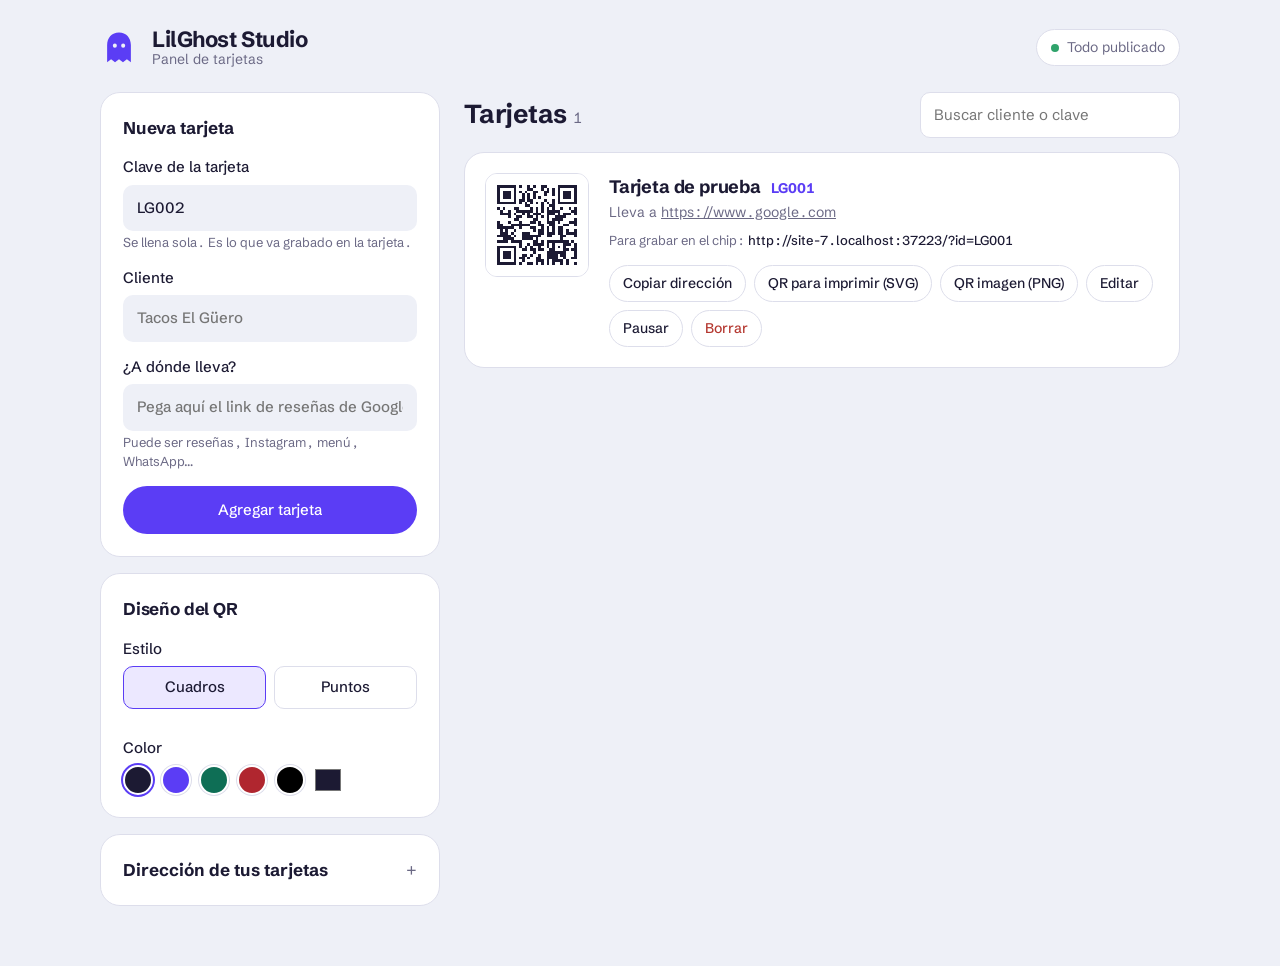
==== panel/index.html @ d257e60a "Add files via upload" ====
<!doctype html>
<html lang="es">
<head>
<meta charset="utf-8">
<meta name="viewport" content="width=device-width, initial-scale=1, viewport-fit=cover">
<meta name="robots" content="noindex">
<title>Panel de tarjetas</title>
<link rel="icon" href="data:image/svg+xml,<svg xmlns='http://www.w3.org/2000/svg' viewBox='0 0 64 64'><path fill='%235B3DF5' d='M32 6C19.8 6 12 15 12 27v29l6.7-5 6.6 5 6.7-5 6.7 5 6.6-5L52 56V27C52 15 44.2 6 32 6Z'/></svg>">
<script src="../ajustes.js"></script>
<script src="qrcode.js"></script>
<link rel="preconnect" href="https://fonts.googleapis.com">
<link rel="preconnect" href="https://fonts.gstatic.com" crossorigin>
<link href="https://fonts.googleapis.com/css2?family=Schibsted+Grotesk:wght@400;500;700&display=swap" rel="stylesheet">
<style>
  :root {
    --niebla: #EEF0F7;
    --papel: #FFFFFF;
    --tinta: #1C1A33;
    --suave: #6B6985;
    --linea: #DDDEEB;
    --brillo: #5B3DF5;
    --brillo-tenue: #ECE8FF;
    --pausa: #A86A12;
    --pausa-tenue: #FBF0DC;
    --peligro: #B4372F;
    --sobre-brillo: #FFFFFF;
    color-scheme: light dark;
  }
  @media (prefers-color-scheme: dark) {
    :root {
      --niebla: #15132A;
      --papel: #1E1B38;
      --tinta: #ECEBF7;
      --suave: #A3A1BF;
      --linea: #312D55;
      --brillo: #9B87FF;
      --brillo-tenue: #2B2459;
      --pausa: #E6B25C;
      --pausa-tenue: #3A2E18;
      --peligro: #FF8A80;
      --sobre-brillo: #15132A;
    }
  }
  * { box-sizing: border-box; margin: 0; }
  body {
    background: var(--niebla);
    color: var(--tinta);
    font: 400 15px/1.5 "Schibsted Grotesk", system-ui, -apple-system, "Segoe UI", sans-serif;
    padding: env(safe-area-inset-top, 0px) 0 env(safe-area-inset-bottom, 0px);
    font-variant-numeric: tabular-nums;
  }
  button, input { font: inherit; color: inherit; }
  :focus-visible { outline: 3px solid var(--brillo); outline-offset: 2px; }
  [hidden] { display: none !important; }

  .contenedor { max-width: 1120px; margin: 0 auto; padding: 0 20px; }

  /* ---------- Encabezado ---------- */
  header.contenedor { padding-top: 28px; padding-bottom: 24px; }
  .encabezado { display: flex; align-items: center; gap: 14px; flex-wrap: wrap; }
  .encabezado svg { width: 38px; height: 38px; color: var(--brillo); flex: none; }
  .encabezado h1 { font-size: 22px; font-weight: 700; letter-spacing: -.02em; line-height: 1.1; }
  .encabezado small { display: block; color: var(--suave); font-size: 14px; font-weight: 400; letter-spacing: 0; }
  .sello {
    margin-left: auto; display: inline-flex; align-items: center; gap: 8px;
    padding: 7px 14px; border-radius: 999px; background: var(--papel);
    border: 1px solid var(--linea); font-size: 14px; color: var(--suave);
  }
  .sello::before { content: ""; width: 8px; height: 8px; border-radius: 50%; background: #2FA36B; }
  .sello.pendiente { color: var(--tinta); border-color: var(--brillo); }
  .sello.pendiente::before { background: var(--brillo); }

  /* ---------- Aviso para publicar ---------- */
  .publicar {
    background: var(--brillo); color: var(--sobre-brillo); border-radius: 20px;
    padding: 22px 24px; margin-bottom: 24px;
    display: grid; grid-template-columns: 1fr auto; gap: 18px 28px; align-items: center;
  }
  .publicar h2 { font-size: 18px; font-weight: 700; }
  .publicar ol { padding-left: 20px; margin-top: 6px; opacity: .92; }
  .publicar .acciones { display: flex; gap: 10px; flex-wrap: wrap; justify-content: flex-end; }
  .publicar .btn-primario { background: #fff; color: #2A1A9E; }
  .publicar .btn-fantasma { color: var(--sobre-brillo); border-color: currentColor; }

  .nota {
    background: var(--papel); border: 1px dashed var(--linea); border-radius: 16px;
    padding: 16px 20px; margin-bottom: 24px; color: var(--suave);
  }
  .nota strong { color: var(--tinta); }

  /* ---------- Distribución ---------- */
  .rejilla { display: grid; grid-template-columns: 340px 1fr; gap: 24px; align-items: start; padding-bottom: 60px; }
  .lateral { display: grid; gap: 16px; position: sticky; top: 20px; }
  .caja { background: var(--papel); border: 1px solid var(--linea); border-radius: 20px; padding: 22px; }
  .caja h2 { font-size: 17px; font-weight: 700; letter-spacing: -.01em; margin-bottom: 16px; }

  label { display: block; font-weight: 500; margin-bottom: 14px; }
  label span { display: block; font-size: 13px; color: var(--suave); font-weight: 400; margin-top: 2px; }
  input[type=text], input[type=url], input[type=search] {
    display: block; width: 100%; margin-top: 6px;
    background: var(--niebla); border: 1px solid transparent; border-radius: 10px;
    padding: 11px 13px;
  }
  input:focus { outline: none; border-color: var(--brillo); background: var(--papel); }
  .error-campo { color: var(--peligro); font-size: 14px; margin: -4px 0 14px; }

  .btn {
    display: inline-flex; align-items: center; justify-content: center; gap: 6px;
    border: 1px solid var(--linea); background: transparent; border-radius: 999px;
    padding: 9px 16px; cursor: pointer; font-weight: 500; white-space: nowrap;
    text-decoration: none; color: inherit;
  }
  .btn:hover { border-color: var(--suave); }
  .btn-primario { background: var(--brillo); border-color: transparent; color: var(--sobre-brillo); }
  .btn-primario:hover { filter: brightness(1.08); border-color: transparent; }
  .btn-ancho { width: 100%; padding: 12px 16px; }
  .fila-botones { display: flex; gap: 8px; }
  .fila-botones .btn { flex: 1; }

  /* Diseño del QR */
  .opciones { display: flex; gap: 8px; margin-top: 6px; }
  .opcion { flex: 1; }
  .opcion input { position: absolute; opacity: 0; pointer-events: none; }
  .opcion div {
    border: 1px solid var(--linea); border-radius: 10px; padding: 9px; text-align: center;
    cursor: pointer; font-weight: 500;
  }
  .opcion input:checked + div { border-color: var(--brillo); background: var(--brillo-tenue); }
  .opcion input:focus-visible + div { outline: 3px solid var(--brillo); outline-offset: 2px; }
  .colores { display: flex; gap: 8px; align-items: center; margin-top: 6px; flex-wrap: wrap; }
  .muestra {
    width: 30px; height: 30px; border-radius: 50%; border: 2px solid var(--papel);
    box-shadow: 0 0 0 1px var(--linea); cursor: pointer; padding: 0;
  }
  .muestra[aria-pressed=true] { box-shadow: 0 0 0 2px var(--brillo); }
  .colores input[type=color] { width: 30px; height: 30px; border: 0; padding: 0; background: none; cursor: pointer; }
  .aviso-color { color: var(--pausa); font-size: 13px; margin-top: 8px; }

  details summary { cursor: pointer; font-weight: 700; font-size: 17px; list-style: none; }
  details summary::-webkit-details-marker { display: none; }
  details summary::after { content: "+"; float: right; color: var(--suave); font-weight: 400; }
  details[open] summary::after { content: "–"; }
  details[open] summary { margin-bottom: 14px; }
  .texto-suave { color: var(--suave); font-size: 14px; }

  /* ---------- Lista de tarjetas ---------- */
  .barra-lista { display: flex; gap: 12px; align-items: center; margin-bottom: 14px; }
  .barra-lista h2 { font-size: 26px; font-weight: 700; letter-spacing: -.02em; }
  .barra-lista .cuenta { color: var(--suave); font-size: 15px; font-weight: 400; margin-left: 6px; }
  .barra-lista input { margin: 0 0 0 auto; max-width: 260px; background: var(--papel); border-color: var(--linea); }

  .lista { list-style: none; padding: 0; background: var(--papel); border: 1px solid var(--linea); border-radius: 20px; overflow: hidden; }
  .tarjeta {
    display: grid; grid-template-columns: 104px 1fr; gap: 20px;
    padding: 20px; border-top: 1px solid var(--linea);
  }
  .tarjeta:first-child { border-top: 0; }
  .tarjeta.editando { background: var(--brillo-tenue); }
  .qr { width: 104px; height: 104px; border-radius: 12px; overflow: hidden; border: 1px solid var(--linea); background: #fff; }
  .qr svg { display: block; width: 100%; height: 100%; }
  .tarjeta.pausada .qr { opacity: .35; }
  .cabeza { display: flex; align-items: baseline; gap: 10px; flex-wrap: wrap; }
  .cabeza h3 { font-size: 18px; font-weight: 700; letter-spacing: -.01em; }
  .id { color: var(--brillo); font-weight: 700; font-size: 14px; }
  .etiqueta-pausa { background: var(--pausa-tenue); color: var(--pausa); font-size: 13px; font-weight: 500; padding: 2px 10px; border-radius: 999px; }
  .destino { color: var(--suave); font-size: 14px; overflow-wrap: anywhere; margin-top: 2px; }
  .destino a { color: inherit; }
  .direccion { font-size: 13px; color: var(--suave); margin-top: 8px; overflow-wrap: anywhere; }
  .direccion b { color: var(--tinta); font-weight: 500; }
  .acciones-tarjeta { display: flex; flex-wrap: wrap; gap: 8px; margin-top: 14px; }
  .acciones-tarjeta .btn { padding: 7px 13px; font-size: 14px; }
  .btn-borrar { color: var(--peligro); }

  .vacio { padding: 56px 24px; text-align: center; color: var(--suave); }
  .vacio svg { width: 54px; height: 54px; color: var(--linea); margin-bottom: 12px; }
  .vacio strong { display: block; color: var(--tinta); font-size: 17px; margin-bottom: 4px; }

  /* ---------- Mensaje flotante ---------- */
  .toast {
    position: fixed; left: 50%; bottom: calc(24px + env(safe-area-inset-bottom, 0px));
    transform: translate(-50%, 20px); opacity: 0;
    background: var(--tinta); color: var(--niebla); padding: 11px 20px; border-radius: 999px;
    font-weight: 500; transition: .25s ease; pointer-events: none; z-index: 10;
  }
  .toast.visible { opacity: 1; transform: translate(-50%, 0); }

  @media (max-width: 860px) {
    .rejilla { grid-template-columns: 1fr; }
    .lateral { position: static; }
    .publicar { grid-template-columns: 1fr; }
    .publicar .acciones { justify-content: flex-start; }
  }
  @media (max-width: 520px) {
    .tarjeta { grid-template-columns: 76px 1fr; gap: 14px; padding: 16px; }
    .qr { width: 76px; height: 76px; }
    .barra-lista { flex-wrap: wrap; }
    .barra-lista input { max-width: none; margin: 0; }
    .sello { margin-left: 0; }
  }
  @media (prefers-reduced-motion: reduce) { .toast { transition: none; } }
</style>
</head>
<body>

<svg width="0" height="0" style="position:absolute" aria-hidden="true">
  <symbol id="fantasma" viewBox="0 0 64 64">
    <path fill="currentColor" d="M32 6C19.8 6 12 15 12 27v29l6.7-5 6.6 5 6.7-5 6.7 5 6.6-5L52 56V27C52 15 44.2 6 32 6Z"/>
    <circle cx="25" cy="28" r="3.4" fill="var(--niebla)"/>
    <circle cx="39" cy="28" r="3.4" fill="var(--niebla)"/>
  </symbol>
</svg>

<header class="contenedor">
  <div class="encabezado">
    <svg aria-hidden="true"><use href="#fantasma"/></svg>
    <h1><span data-negocio>LilGhost Studio</span><small>Panel de tarjetas</small></h1>
    <span class="sello" id="sello" role="status">Todo publicado</span>
  </div>
</header>

<div class="contenedor">

  <!-- Aviso: hay cambios que falta subir a GitHub -->
  <section class="publicar" id="publicar" hidden>
    <div>
      <h2 id="publicar-titulo">Tienes cambios sin publicar</h2>
      <ol>
        <li>Descarga el archivo <b>tarjetas.json</b>.</li>
        <li>En GitHub: <b>Add file → Upload files</b>, arrástralo y da <b>Commit changes</b>.</li>
        <li>En 1 o 2 minutos tus tarjetas ya usan los cambios.</li>
      </ol>
    </div>
    <div class="acciones">
      <button class="btn btn-fantasma" type="button" id="btn-descartar">Descartar cambios</button>
      <button class="btn btn-primario" type="button" id="btn-descargar-json">Descargar tarjetas.json</button>
    </div>
  </section>

  <!-- Aviso: no se encontró la lista -->
  <section class="nota" id="nota-sin-lista" hidden>
    <strong>No encontré tarjetas.json en tu sitio.</strong>
    Si abriste el panel desde tu computadora y no desde GitHub, ábrelo aquí:
    <label class="btn" style="display:inline-flex;margin:8px 0 0">
      Abrir tarjetas.json
      <input type="file" accept=".json,application/json" id="abrir-archivo" hidden>
    </label>
  </section>

  <div class="rejilla">

    <!-- ===== Columna izquierda ===== -->
    <aside class="lateral">

      <form class="caja" id="formulario" novalidate>
        <h2 id="form-titulo">Nueva tarjeta</h2>
        <label>Clave de la tarjeta
          <input type="text" id="f-id" autocomplete="off" spellcheck="false" required>
          <span>Se llena sola. Es lo que va grabado en la tarjeta.</span>
        </label>
        <label>Cliente
          <input type="text" id="f-cliente" placeholder="Tacos El Güero" autocomplete="off" required>
        </label>
        <label>¿A dónde lleva?
          <input type="url" id="f-link" placeholder="Pega aquí el link de reseñas de Google" autocomplete="off" required>
          <span>Puede ser reseñas, Instagram, menú, WhatsApp…</span>
        </label>
        <p class="error-campo" id="f-error" hidden></p>
        <div class="fila-botones">
          <button class="btn" type="button" id="btn-cancelar" hidden>Cancelar</button>
          <button class="btn btn-primario btn-ancho" type="submit" id="btn-guardar">Agregar tarjeta</button>
        </div>
      </form>

      <div class="caja">
        <h2>Diseño del QR</h2>
        <div style="margin-bottom:14px">
          <div style="font-weight:500">Estilo</div>
          <div class="opciones">
            <label class="opcion"><input type="radio" name="estilo" value="cuadros"><div>Cuadros</div></label>
            <label class="opcion"><input type="radio" name="estilo" value="puntos"><div>Puntos</div></label>
          </div>
        </div>
        <div>
          <div style="font-weight:500">Color</div>
          <div class="colores" id="colores"></div>
          <p class="aviso-color" id="aviso-color" hidden>Ese color es muy claro. Algunos celulares no podrán leer el QR.</p>
        </div>
      </div>

      <details class="caja" id="caja-direccion">
        <summary>Dirección de tus tarjetas</summary>
        <label>Dirección base
          <input type="url" id="f-base" spellcheck="false">
          <span>A esto se le pega la clave de cada tarjeta. Decídela antes de imprimir: lo que se graba ya no se cambia.</span>
        </label>
        <button class="btn" type="button" id="btn-base-auto">Usar la de este sitio</button>
        <p class="texto-suave" id="link-escaneos" hidden style="margin-top:14px"></p>
      </details>

    </aside>

    <!-- ===== Columna derecha: lista ===== -->
    <main>
      <div class="barra-lista">
        <h2>Tarjetas<span class="cuenta" id="cuenta"></span></h2>
        <input type="search" id="buscar" placeholder="Buscar cliente o clave" aria-label="Buscar">
      </div>
      <ul class="lista" id="lista"></ul>
    </main>

  </div>
</div>

<div class="toast" id="toast" role="status" aria-live="polite"></div>

<script>
/* =========================================================
   PANEL DE TARJETAS — LilGhost Studio
   Guarda tus cambios en este navegador mientras trabajas.
   Para publicarlos, descargas tarjetas.json y lo subes a GitHub.
   ========================================================= */

const A = window.AJUSTES || {};
const $ = s => document.querySelector(s);
const GUARDADO = { borrador: 'lg-borrador', base: 'lg-base', qr: 'lg-qr' };
const COLORES = ['#1C1A33', '#5B3DF5', '#0E6E55', '#B0262F', '#000000'];

let tarjetas = {};        // lo que estás editando
let publicado = null;     // lo que está en GitHub (texto JSON) o null
let editando = null;      // clave de la tarjeta en edición
let diseno = leer(GUARDADO.qr, { estilo: 'cuadros', color: COLORES[0] });

/* ---------- Utilidades ---------- */
function leer(clave, porDefecto) {
  try { const v = localStorage.getItem(clave); return v ? JSON.parse(v) : porDefecto; }
  catch (e) { return porDefecto; }
}
function guardar(clave, valor) {
  try { valor === null ? localStorage.removeItem(clave) : localStorage.setItem(clave, JSON.stringify(valor)); } catch (e) {}
}
function escapar(t) {
  return String(t ?? '').replace(/[&<>"']/g, c => ({ '&': '&amp;', '<': '&lt;', '>': '&gt;', '"': '&quot;', "'": '&#39;' }[c]));
}
function toast(texto) {
  const t = $('#toast');
  t.textContent = texto;
  t.classList.add('visible');
  clearTimeout(toast.timer);
  toast.timer = setTimeout(() => t.classList.remove('visible'), 2200);
}
function descargar(blob, nombre) {
  const a = document.createElement('a');
  a.href = URL.createObjectURL(blob);
  a.download = nombre;
  document.body.appendChild(a);
  a.click();
  setTimeout(() => { URL.revokeObjectURL(a.href); a.remove(); }, 1000);
}
async function copiar(texto) {
  try { await navigator.clipboard.writeText(texto); }
  catch (e) {
    const area = document.createElement('textarea');
    area.value = texto; document.body.appendChild(area); area.select();
    document.execCommand('copy'); area.remove();
  }
}

/* ---------- Datos ---------- */
function ordenar(lista) {
  const salida = {};
  Object.keys(lista).sort((a, b) => a.localeCompare(b, 'es', { numeric: true })).forEach(k => {
    const t = lista[k];
    salida[k] = typeof t === 'string'
      ? { cliente: '', link: t, activa: true }
      : { cliente: t.cliente || '', link: t.link || '', activa: t.activa !== false };
  });
  return salida;
}
const comoTexto = lista => JSON.stringify(ordenar(lista), null, 2) + '\n';
const hayCambios = () => comoTexto(tarjetas) !== (publicado ?? comoTexto({}));

function siguienteClave() {
  let mayor = 0;
  Object.keys(tarjetas).forEach(k => {
    const m = k.match(/^LG(\d+)$/);
    if (m) mayor = Math.max(mayor, Number(m[1]));
  });
  return 'LG' + String(mayor + 1).padStart(3, '0');
}

function baseAuto() {
  if (location.protocol === 'file:') return 'https://lilghost99.github.io/tarjetas/?id=';
  const ruta = location.pathname.replace(/panel\/?(index\.html)?$/, '');
  return location.origin + ruta + '?id=';
}
const base = () => leer(GUARDADO.base, null) || baseAuto();
const direccionDe = clave => base() + clave;

/* ---------- QR ---------- */
function redondeado(x, y, w, h, r) {
  return `M${x + r} ${y}h${w - 2 * r}a${r} ${r} 0 0 1 ${r} ${r}v${h - 2 * r}a${r} ${r} 0 0 1 -${r} ${r}`
       + `h-${w - 2 * r}a${r} ${r} 0 0 1 -${r} -${r}v-${h - 2 * r}a${r} ${r} 0 0 1 ${r} -${r}z`;
}
function qrSVG(texto, { color = diseno.color, estilo = diseno.estilo, margen = 4 } = {}) {
  const q = qrcode(0, 'M');
  q.addData(texto);
  q.make();
  const n = q.getModuleCount();
  const total = n + margen * 2;
  const enEsquina = (f, c) => (f < 7 && c < 7) || (f < 7 && c >= n - 7) || (f >= n - 7 && c < 7);
  let d = '';

  for (let f = 0; f < n; f++) {
    for (let c = 0; c < n; c++) {
      if (!q.isDark(f, c)) continue;
      const x = c + margen, y = f + margen;
      if (estilo === 'puntos') {
        if (enEsquina(f, c)) continue;
        d += `M${x + .05} ${y + .5}a.45 .45 0 1 0 .9 0a.45 .45 0 1 0 -.9 0z`;
      } else {
        d += `M${x} ${y}h1v1h-1z`;
      }
    }
  }
  if (estilo === 'puntos') {
    [[0, 0], [0, n - 7], [n - 7, 0]].forEach(([f, c]) => {
      const x = c + margen, y = f + margen;
      d += redondeado(x, y, 7, 7, 2) + redondeado(x + 1, y + 1, 5, 5, 1.3) + redondeado(x + 2, y + 2, 3, 3, .9);
    });
  }
  return `<svg xmlns="http://www.w3.org/2000/svg" viewBox="0 0 ${total} ${total}"${estilo === 'cuadros' ? ' shape-rendering="crispEdges"' : ''}>`
       + `<rect width="${total}" height="${total}" fill="#ffffff"/>`
       + `<path fill="${color}" fill-rule="evenodd" d="${d}"/></svg>`;
}
function descargarSVG(clave) {
  descargar(new Blob([qrSVG(direccionDe(clave))], { type: 'image/svg+xml' }), `QR-${clave}.svg`);
}
function descargarPNG(clave) {
  const img = new Image();
  const url = URL.createObjectURL(new Blob([qrSVG(direccionDe(clave))], { type: 'image/svg+xml' }));
  img.onload = () => {
    const lienzo = document.createElement('canvas');
    lienzo.width = lienzo.height = 1200;
    const ctx = lienzo.getContext('2d');
    ctx.imageSmoothingEnabled = false;
    ctx.drawImage(img, 0, 0, 1200, 1200);
    URL.revokeObjectURL(url);
    lienzo.toBlob(b => descargar(b, `QR-${clave}.png`), 'image/png');
  };
  img.src = url;
}
function esClaro(hex) {
  const v = hex.replace('#', '').match(/../g).map(x => parseInt(x, 16) / 255)
    .map(c => c <= .03928 ? c / 12.92 : ((c + .055) / 1.055) ** 2.4);
  return (.2126 * v[0] + .7152 * v[1] + .0722 * v[2]) > .35;
}

/* ---------- Pantalla ---------- */
function pintar() {
  const claves = Object.keys(ordenar(tarjetas));
  const filtro = $('#buscar').value.trim().toLowerCase();
  const visibles = claves.filter(k => !filtro || k.toLowerCase().includes(filtro)
    || (tarjetas[k].cliente || '').toLowerCase().includes(filtro));

  $('#cuenta').textContent = claves.length ? `${claves.length}` : '';

  if (!claves.length || !visibles.length) {
    $('#lista').innerHTML = `<li class="vacio">
      <svg aria-hidden="true"><use href="#fantasma"/></svg>
      <strong>${claves.length ? 'Nada coincide con tu búsqueda' : 'Todavía no hay tarjetas'}</strong>
      ${claves.length ? 'Prueba con otro nombre o clave.' : 'Agrega la primera con el formulario.'}
    </li>`;
  } else {
    $('#lista').innerHTML = visibles.map(k => {
      const t = tarjetas[k];
      const pausada = t.activa === false;
      return `<li class="tarjeta${pausada ? ' pausada' : ''}${editando === k ? ' editando' : ''}">
        <div class="qr">${qrSVG(direccionDe(k))}</div>
        <div>
          <div class="cabeza">
            <h3>${escapar(t.cliente || 'Sin nombre')}</h3>
            <span class="id">${escapar(k)}</span>
            ${pausada ? '<span class="etiqueta-pausa">Pausada</span>' : ''}
          </div>
          <p class="destino">Lleva a <a href="${escapar(t.link)}" target="_blank" rel="noopener">${escapar(t.link)}</a></p>
          <p class="direccion">Para grabar en el chip: <b>${escapar(direccionDe(k))}</b></p>
          <div class="acciones-tarjeta">
            <button class="btn" data-accion="copiar" data-clave="${escapar(k)}">Copiar dirección</button>
            <button class="btn" data-accion="svg" data-clave="${escapar(k)}">QR para imprimir (SVG)</button>
            <button class="btn" data-accion="png" data-clave="${escapar(k)}">QR imagen (PNG)</button>
            <button class="btn" data-accion="editar" data-clave="${escapar(k)}">Editar</button>
            <button class="btn" data-accion="pausar" data-clave="${escapar(k)}">${pausada ? 'Activar' : 'Pausar'}</button>
            <button class="btn btn-borrar" data-accion="borrar" data-clave="${escapar(k)}">Borrar</button>
          </div>
        </div>
      </li>`;
    }).join('');
  }

  const cambios = hayCambios();
  $('#publicar').hidden = !cambios;
  $('#btn-descartar').hidden = publicado === null;
  $('#sello').textContent = cambios ? 'Cambios sin publicar' : 'Todo publicado';
  $('#sello').classList.toggle('pendiente', cambios);
}

function guardarBorrador() {
  guardar(GUARDADO.borrador, hayCambios() ? ordenar(tarjetas) : null);
  pintar();
}

/* ---------- Formulario ---------- */
function limpiarFormulario() {
  editando = null;
  $('#form-titulo').textContent = 'Nueva tarjeta';
  $('#btn-guardar').textContent = 'Agregar tarjeta';
  $('#btn-cancelar').hidden = true;
  $('#f-id').value = siguienteClave();
  $('#f-cliente').value = '';
  $('#f-link').value = '';
  $('#f-error').hidden = true;
}
function error(texto, campo) {
  $('#f-error').textContent = texto;
  $('#f-error').hidden = false;
  if (campo) $(campo).focus();
}

$('#formulario').addEventListener('submit', e => {
  e.preventDefault();
  const clave = $('#f-id').value.trim().toUpperCase().replace(/\s+/g, '');
  const cliente = $('#f-cliente').value.trim();
  let link = $('#f-link').value.trim();

  if (!/^[A-Z0-9_-]{1,20}$/.test(clave)) return error('La clave solo puede tener letras, números, - o _.', '#f-id');
  if (clave !== editando && tarjetas[clave]) return error(`Ya existe una tarjeta ${clave}.`, '#f-id');
  if (!cliente) return error('Escribe el nombre del cliente.', '#f-cliente');
  if (!link) return error('Pega el link a donde debe llevar la tarjeta.', '#f-link');
  if (!/^https?:\/\//i.test(link)) link = 'https://' + link;
  try { new URL(link); } catch (_) { return error('Ese link no es válido. Cópialo de nuevo desde el navegador.', '#f-link'); }

  const activa = editando ? tarjetas[editando].activa !== false : true;
  if (editando && editando !== clave) delete tarjetas[editando];
  tarjetas[clave] = { cliente, link, activa };
  toast(editando ? `${clave} actualizada` : `${clave} agregada`);
  limpiarFormulario();
  guardarBorrador();
});
$('#btn-cancelar').addEventListener('click', () => { limpiarFormulario(); pintar(); });

/* ---------- Acciones de cada tarjeta ---------- */
$('#lista').addEventListener('click', async e => {
  const b = e.target.closest('[data-accion]');
  if (!b) return;
  const k = b.dataset.clave;
  const t = tarjetas[k];

  switch (b.dataset.accion) {
    case 'copiar':
      await copiar(direccionDe(k));
      toast('Dirección copiada. Pégala en NFC Tools.');
      break;
    case 'svg': descargarSVG(k); break;
    case 'png': descargarPNG(k); break;
    case 'editar':
      editando = k;
      $('#form-titulo').textContent = `Editar ${k}`;
      $('#btn-guardar').textContent = 'Guardar cambios';
      $('#btn-cancelar').hidden = false;
      $('#f-id').value = k;
      $('#f-cliente').value = t.cliente;
      $('#f-link').value = t.link;
      $('#f-error').hidden = true;
      pintar();
      $('#formulario').scrollIntoView({ behavior: 'smooth', block: 'start' });
      $('#f-link').focus({ preventScroll: true });
      break;
    case 'pausar':
      t.activa = t.activa === false;
      toast(t.activa ? `${k} activada` : `${k} pausada`);
      guardarBorrador();
      break;
    case 'borrar':
      if (confirm(`¿Borrar la tarjeta ${k} (${t.cliente})?\nSi ya está impresa, mejor usa "Pausar".`)) {
        delete tarjetas[k];
        if (editando === k) limpiarFormulario();
        else if (!editando) $('#f-id').value = siguienteClave();
        toast(`${k} borrada`);
        guardarBorrador();
      }
      break;
  }
});

/* ---------- Publicar / descartar ---------- */
$('#btn-descargar-json').addEventListener('click', () => {
  descargar(new Blob([comoTexto(tarjetas)], { type: 'application/json' }), 'tarjetas.json');
  $('#publicar-titulo').textContent = 'Listo. Ahora súbelo a GitHub';
});
$('#btn-descartar').addEventListener('click', () => {
  if (!confirm('¿Descartar los cambios y volver a lo que está publicado?')) return;
  tarjetas = JSON.parse(publicado);
  guardar(GUARDADO.borrador, null);
  limpiarFormulario();
  pintar();
});
$('#abrir-archivo').addEventListener('change', async e => {
  const archivo = e.target.files[0];
  if (!archivo) return;
  try {
    publicado = comoTexto(JSON.parse(await archivo.text()));
    tarjetas = JSON.parse(publicado);
    guardar(GUARDADO.borrador, null);
    $('#nota-sin-lista').hidden = true;
    limpiarFormulario();
    pintar();
    toast('Lista cargada');
  } catch (_) {
    toast('Ese archivo no es una lista de tarjetas válida');
  }
});

/* ---------- Diseño del QR ---------- */
function pintarColores() {
  $('#colores').innerHTML = COLORES.map(c =>
    `<button type="button" class="muestra" style="background:${c}" aria-label="Color ${c}" aria-pressed="${c.toLowerCase() === diseno.color.toLowerCase()}" data-color="${c}"></button>`
  ).join('') + `<input type="color" value="${diseno.color}" aria-label="Otro color" id="color-libre">`;
  $('#aviso-color').hidden = !esClaro(diseno.color);
}
function cambiarDiseno(cambio) {
  diseno = { ...diseno, ...cambio };
  guardar(GUARDADO.qr, diseno);
  pintarColores();
  pintar();
}
$('#colores').addEventListener('click', e => {
  const b = e.target.closest('[data-color]');
  if (b) cambiarDiseno({ color: b.dataset.color });
});
$('#colores').addEventListener('change', e => {
  if (e.target.id === 'color-libre') cambiarDiseno({ color: e.target.value });
});
document.querySelectorAll('input[name=estilo]').forEach(r => {
  r.checked = r.value === diseno.estilo;
  r.addEventListener('change', () => cambiarDiseno({ estilo: r.value }));
});

/* ---------- Dirección base ---------- */
$('#f-base').value = base();
$('#f-base').addEventListener('change', () => {
  let v = $('#f-base').value.trim();
  if (v && !/^https?:\/\//i.test(v)) v = 'https://' + v;
  if (v && !v.endsWith('=')) v = v.replace(/\/+$/, '') + '/?id=';
  guardar(GUARDADO.base, v || null);
  $('#f-base').value = base();
  pintar();
  toast('Dirección actualizada');
});
$('#btn-base-auto').addEventListener('click', () => {
  guardar(GUARDADO.base, null);
  $('#f-base').value = base();
  pintar();
});

/* ---------- Inicio ---------- */
async function iniciar() {
  if (A.negocio) {
    document.title = `Panel de tarjetas · ${A.negocio}`;
    document.querySelectorAll('[data-negocio]').forEach(el => el.textContent = A.negocio);
  }
  if (A.goatcounter) {
    const p = $('#link-escaneos');
    p.innerHTML = `Ver cuántas veces escanean cada tarjeta: <a href="https://${escapar(A.goatcounter)}.goatcounter.com" target="_blank" rel="noopener">${escapar(A.goatcounter)}.goatcounter.com</a>`;
    p.hidden = false;
  }
  pintarColores();

  try {
    const r = await fetch(`../tarjetas.json?v=${Date.now()}`, { cache: 'no-store' });
    if (!r.ok) throw new Error();
    publicado = comoTexto(await r.json());
  } catch (_) {
    publicado = null;
    $('#nota-sin-lista').hidden = false;
  }

  const borrador = leer(GUARDADO.borrador, null);
  if (borrador && comoTexto(borrador) !== publicado) tarjetas = borrador;
  else {
    tarjetas = publicado ? JSON.parse(publicado) : {};
    guardar(GUARDADO.borrador, null);
  }
  limpiarFormulario();
  pintar();
}
iniciar();
</script>
</body>
</html>
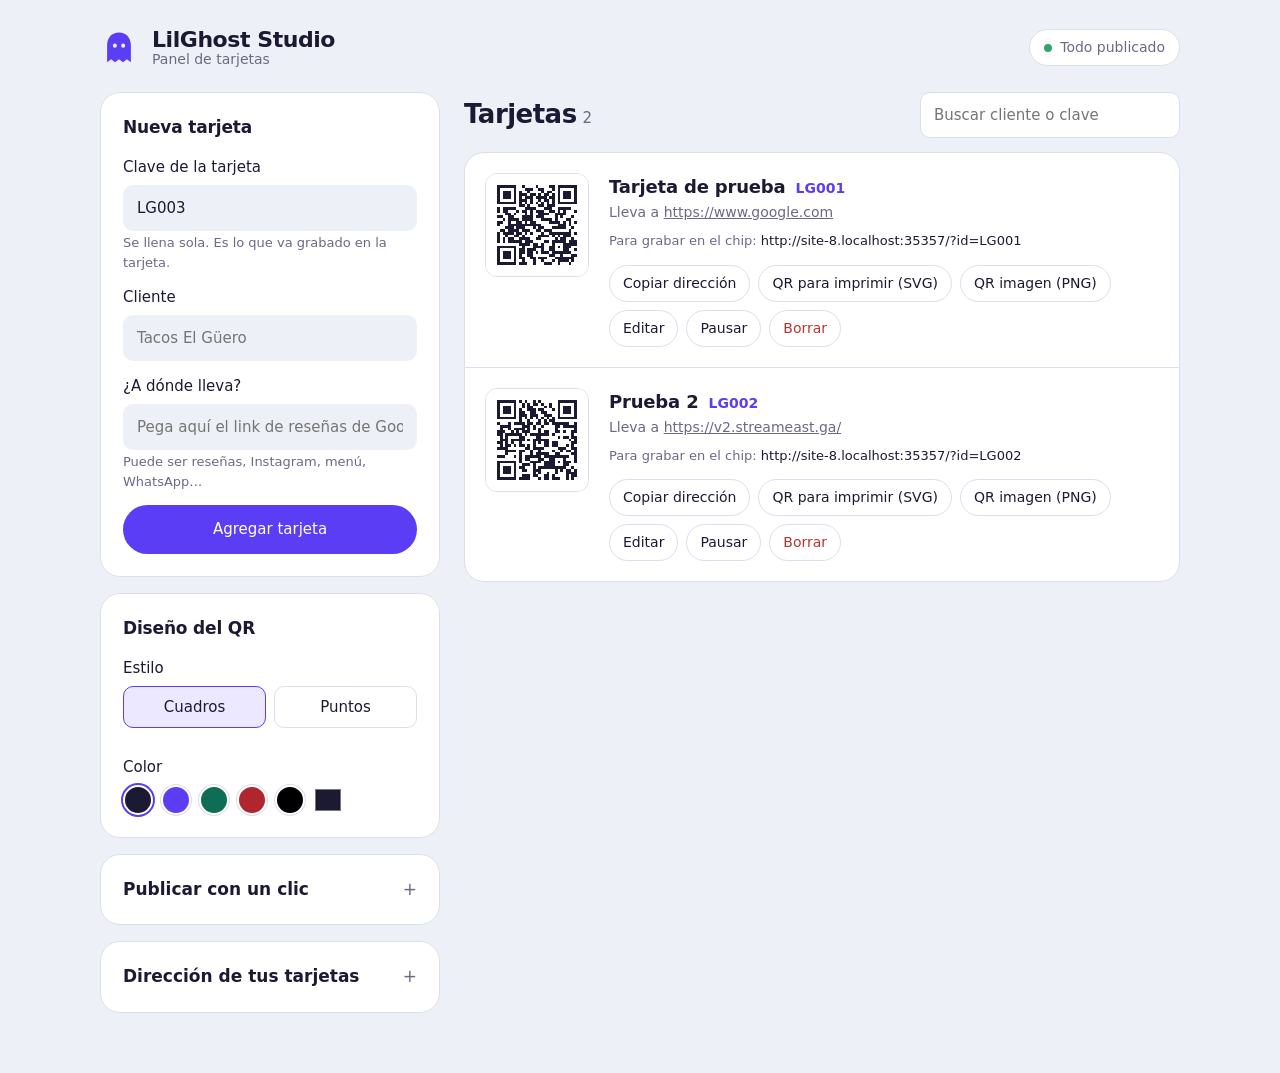
==== commit f798908e: "Add files via upload" ====
--- a/panel/index.html
+++ b/panel/index.html
@@ -4,6 +4,8 @@
 <meta charset="utf-8">
 <meta name="viewport" content="width=device-width, initial-scale=1, viewport-fit=cover">
 <meta name="robots" content="noindex">
+<meta http-equiv="Content-Security-Policy" content="default-src 'self'; script-src 'self' 'unsafe-inline'; style-src 'self' 'unsafe-inline' https://fonts.googleapis.com; font-src https://fonts.gstatic.com; connect-src 'self' https://api.github.com; img-src 'self' data: blob:; base-uri 'none'; form-action 'none'; object-src 'none'">
+<meta name="referrer" content="no-referrer">
 <title>Panel de tarjetas</title>
 <link rel="icon" href="data:image/svg+xml,<svg xmlns='http://www.w3.org/2000/svg' viewBox='0 0 64 64'><path fill='%235B3DF5' d='M32 6C19.8 6 12 15 12 27v29l6.7-5 6.6 5 6.7-5 6.7 5 6.6-5L52 56V27C52 15 44.2 6 32 6Z'/></svg>">
 <script src="../ajustes.js"></script>
@@ -224,7 +226,8 @@
   <section class="publicar" id="publicar" hidden>
     <div>
       <h2 id="publicar-titulo">Tienes cambios sin publicar</h2>
-      <ol>
+      <p id="pasos-auto" hidden style="opacity:.92;margin-top:6px">Da <b>Publicar ahora</b> y en 1 o 2 minutos tus tarjetas ya usan los cambios.</p>
+      <ol id="pasos-manual">
         <li>Descarga el archivo <b>tarjetas.json</b>.</li>
         <li>En GitHub: <b>Add file → Upload files</b>, arrástralo y da <b>Commit changes</b>.</li>
         <li>En 1 o 2 minutos tus tarjetas ya usan los cambios.</li>
@@ -233,6 +236,7 @@
     <div class="acciones">
       <button class="btn btn-fantasma" type="button" id="btn-descartar">Descartar cambios</button>
       <button class="btn btn-primario" type="button" id="btn-descargar-json">Descargar tarjetas.json</button>
+      <button class="btn btn-primario" type="button" id="btn-publicar" hidden>Publicar ahora</button>
     </div>
   </section>
 
@@ -287,6 +291,23 @@
         </div>
       </div>
 
+      <details class="caja" id="caja-github">
+        <summary>Publicar con un clic</summary>
+        <p class="texto-suave" id="gh-estado" style="margin-bottom:14px">Conecta tu GitHub para publicar con un botón, sin descargar ni subir archivos.</p>
+        <div id="gh-campos">
+          <label>Token de GitHub
+            <input type="password" id="f-token" autocomplete="off" spellcheck="false" placeholder="github_pat_…">
+            <span>Se guarda solo en este navegador. Nunca lo pegues en ajustes.js ni en GitHub.</span>
+          </label>
+          <label>Repositorio
+            <input type="text" id="f-repo" autocomplete="off" spellcheck="false" placeholder="lilghost99/tarjetas">
+          </label>
+          <p class="error-campo" id="gh-error" hidden></p>
+          <button class="btn btn-primario btn-ancho" type="button" id="btn-conectar">Conectar</button>
+        </div>
+        <button class="btn" type="button" id="btn-desconectar" hidden>Desconectar este navegador</button>
+      </details>
+
       <details class="caja" id="caja-direccion">
         <summary>Dirección de tus tarjetas</summary>
         <label>Dirección base
@@ -322,7 +343,7 @@
 
 const A = window.AJUSTES || {};
 const $ = s => document.querySelector(s);
-const GUARDADO = { borrador: 'lg-borrador', base: 'lg-base', qr: 'lg-qr' };
+const GUARDADO = { borrador: 'lg-borrador', base: 'lg-base', qr: 'lg-qr', gh: 'lg-github' };
 const COLORES = ['#1C1A33', '#5B3DF5', '#0E6E55', '#B0262F', '#000000'];
 
 let tarjetas = {};        // lo que estás editando
@@ -341,12 +362,12 @@
 function escapar(t) {
   return String(t ?? '').replace(/[&<>"']/g, c => ({ '&': '&amp;', '<': '&lt;', '>': '&gt;', '"': '&quot;', "'": '&#39;' }[c]));
 }
-function toast(texto) {
+function toast(texto, ms = 2200) {
   const t = $('#toast');
   t.textContent = texto;
   t.classList.add('visible');
   clearTimeout(toast.timer);
-  toast.timer = setTimeout(() => t.classList.remove('visible'), 2200);
+  toast.timer = setTimeout(() => t.classList.remove('visible'), ms);
 }
 function descargar(blob, nombre) {
   const a = document.createElement('a');
@@ -395,6 +416,120 @@
 }
 const base = () => leer(GUARDADO.base, null) || baseAuto();
 const direccionDe = clave => base() + clave;
+
+/* ---------- GitHub (publicar con un clic) ---------- */
+const conexion = () => leer(GUARDADO.gh, null);
+
+function repoAuto() {
+  if (!location.hostname.endsWith('.github.io')) return '';
+  const usuario = location.hostname.split('.')[0];
+  const primera = location.pathname.split('/')[1];
+  const repo = primera && primera !== 'panel' ? primera : location.hostname;
+  return `${usuario}/${repo}`;
+}
+function a64(texto) {
+  let bin = '';
+  new TextEncoder().encode(texto).forEach(b => bin += String.fromCharCode(b));
+  return btoa(bin);
+}
+function desde64(b64) {
+  const bin = atob(b64.replace(/\s/g, ''));
+  return new TextDecoder().decode(Uint8Array.from(bin, c => c.charCodeAt(0)));
+}
+async function github(c, opciones = {}) {
+  const r = await fetch(`https://api.github.com/repos/${c.repo}/contents/tarjetas.json`, {
+    ...opciones,
+    cache: 'no-store',
+    headers: {
+      Authorization: `Bearer ${c.token}`,
+      Accept: 'application/vnd.github+json',
+      'X-GitHub-Api-Version': '2022-11-28',
+      ...(opciones.body ? { 'Content-Type': 'application/json' } : {})
+    }
+  });
+  if (!r.ok) { const e = new Error('GitHub ' + r.status); e.status = r.status; throw e; }
+  return r.json();
+}
+async function leerDeGitHub(c = conexion()) {
+  const d = await github(c);
+  return { texto: comoTexto(JSON.parse(desde64(d.content))), sha: d.sha };
+}
+function mensajeGitHub(e) {
+  if (e.status === 401) return 'El token no es válido o ya venció. Crea uno nuevo.';
+  if (e.status === 403) return 'El token no tiene permiso de escritura (Contents: Read and write).';
+  if (e.status === 404) return 'No encontré el repositorio o el token no tiene acceso a él.';
+  if (e.status === 409 || e.status === 422) return 'La lista cambió al mismo tiempo. Recarga e intenta otra vez.';
+  return 'No se pudo conectar con GitHub. Revisa tu internet.';
+}
+async function publicarAhora() {
+  const boton = $('#btn-publicar');
+  boton.disabled = true;
+  boton.textContent = 'Publicando…';
+  try {
+    const actual = await leerDeGitHub();
+    if (publicado !== null && actual.texto !== publicado &&
+        !confirm('La lista en GitHub cambió desde otro dispositivo.\nSi publicas ahora, reemplazas esos cambios. ¿Publicar de todos modos?')) return;
+    await github(conexion(), {
+      method: 'PUT',
+      body: JSON.stringify({
+        message: 'Actualizar tarjetas desde el panel',
+        content: a64(comoTexto(tarjetas)),
+        sha: actual.sha
+      })
+    });
+    publicado = comoTexto(tarjetas);
+    guardar(GUARDADO.borrador, null);
+    pintar();
+    toast('Publicado. En 1 o 2 minutos ya funciona.', 3500);
+  } catch (e) {
+    toast(mensajeGitHub(e), 5000);
+  } finally {
+    boton.disabled = false;
+    boton.textContent = 'Publicar ahora';
+  }
+}
+function pintarConexion() {
+  const c = conexion();
+  $('#gh-campos').hidden = !!c;
+  $('#btn-desconectar').hidden = !c;
+  $('#gh-estado').innerHTML = c
+    ? `Conectado a <b>${escapar(c.repo)}</b>. Tus cambios se publican con el botón <b>Publicar ahora</b>.`
+    : 'Conecta tu GitHub para publicar con un botón, sin descargar ni subir archivos.';
+  if (!c && !$('#f-repo').value) $('#f-repo').value = repoAuto();
+}
+$('#btn-conectar').addEventListener('click', async () => {
+  const token = $('#f-token').value.trim();
+  const repo = $('#f-repo').value.trim().replace(/^https?:\/\/github\.com\//, '').replace(/\/+$/, '');
+  const err = $('#gh-error');
+  err.hidden = true;
+  if (!token) { err.textContent = 'Pega tu token.'; err.hidden = false; return; }
+  if (!/^[\w.-]+\/[\w.-]+$/.test(repo)) { err.textContent = 'Escribe el repositorio como usuario/nombre.'; err.hidden = false; return; }
+  const boton = $('#btn-conectar');
+  boton.disabled = true; boton.textContent = 'Revisando…';
+  try {
+    const leido = await leerDeGitHub({ token, repo });
+    guardar(GUARDADO.gh, { token, repo });
+    $('#f-token').value = '';
+    publicado = leido.texto;
+    if (!hayCambios()) guardar(GUARDADO.borrador, null);
+    $('#nota-sin-lista').hidden = true;
+    pintarConexion();
+    pintar();
+    toast('GitHub conectado');
+  } catch (e) {
+    err.textContent = mensajeGitHub(e);
+    err.hidden = false;
+  } finally {
+    boton.disabled = false; boton.textContent = 'Conectar';
+  }
+});
+$('#btn-desconectar').addEventListener('click', () => {
+  if (!confirm('¿Desconectar GitHub de este navegador? Tendrás que pegar el token otra vez para publicar con un clic.')) return;
+  guardar(GUARDADO.gh, null);
+  pintarConexion();
+  pintar();
+});
+$('#btn-publicar').addEventListener('click', publicarAhora);
 
 /* ---------- QR ---------- */
 function redondeado(x, y, w, h, r) {
@@ -500,6 +635,11 @@
   const cambios = hayCambios();
   $('#publicar').hidden = !cambios;
   $('#btn-descartar').hidden = publicado === null;
+  const conectado = !!conexion();
+  $('#btn-publicar').hidden = !conectado;
+  $('#btn-descargar-json').hidden = conectado;
+  $('#pasos-auto').hidden = !conectado;
+  $('#pasos-manual').hidden = conectado;
   $('#sello').textContent = cambios ? 'Cambios sin publicar' : 'Todo publicado';
   $('#sello').classList.toggle('pendiente', cambios);
 }
@@ -675,13 +815,20 @@
   }
   pintarColores();
 
-  try {
-    const r = await fetch(`../tarjetas.json?v=${Date.now()}`, { cache: 'no-store' });
-    if (!r.ok) throw new Error();
-    publicado = comoTexto(await r.json());
-  } catch (_) {
-    publicado = null;
-    $('#nota-sin-lista').hidden = false;
+  pintarConexion();
+  publicado = null;
+  if (conexion()) {
+    try { publicado = (await leerDeGitHub()).texto; }
+    catch (e) { toast(mensajeGitHub(e), 5000); }
+  }
+  if (publicado === null) {
+    try {
+      const r = await fetch(`../tarjetas.json?v=${Date.now()}`, { cache: 'no-store' });
+      if (!r.ok) throw new Error();
+      publicado = comoTexto(await r.json());
+    } catch (_) {
+      $('#nota-sin-lista').hidden = false;
+    }
   }
 
   const borrador = leer(GUARDADO.borrador, null);
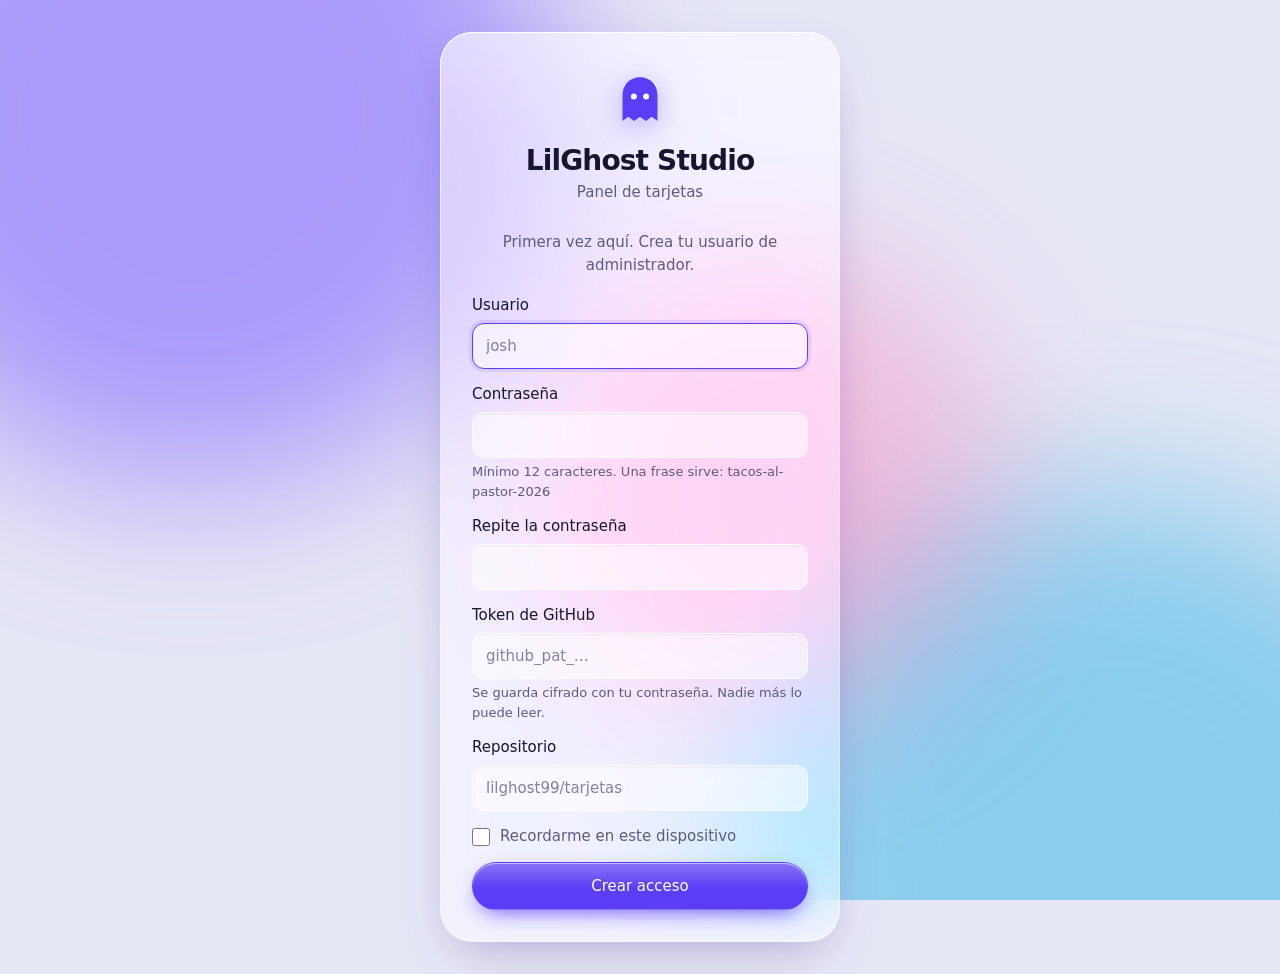
==== commit f57804b1: "Add files via upload" ====
--- a/panel/index.html
+++ b/panel/index.html
@@ -14,151 +14,251 @@
 <link rel="preconnect" href="https://fonts.gstatic.com" crossorigin>
 <link href="https://fonts.googleapis.com/css2?family=Schibsted+Grotesk:wght@400;500;700&display=swap" rel="stylesheet">
 <style>
+  /* ================= Colores ================= */
   :root {
-    --niebla: #EEF0F7;
-    --papel: #FFFFFF;
-    --tinta: #1C1A33;
-    --suave: #6B6985;
-    --linea: #DDDEEB;
+    --fondo: #E6E7F5;
+    --aura-1: #7A5CFF;
+    --aura-2: #3FB8E6;
+    --aura-3: #FF74B8;
+    --tinta: #17152E;
+    --suave: #5D5A7A;
+    --linea: rgba(23, 21, 46, .10);
+    --vidrio: rgba(255, 255, 255, .44);
+    --vidrio-solido: rgba(255, 255, 255, .82);
+    --campo: rgba(255, 255, 255, .55);
+    --campo-borde: rgba(255, 255, 255, .75);
+    --reflejo: rgba(255, 255, 255, .95);
+    --sombra: 0 18px 50px -18px rgba(44, 22, 140, .35);
     --brillo: #5B3DF5;
-    --brillo-tenue: #ECE8FF;
-    --pausa: #A86A12;
-    --pausa-tenue: #FBF0DC;
+    --sobre-brillo: #FFFFFF;
+    --brillo-tenue: rgba(91, 61, 245, .12);
+    --pausa: #9A5E0A;
+    --pausa-tenue: rgba(240, 170, 60, .22);
     --peligro: #B4372F;
-    --sobre-brillo: #FFFFFF;
     color-scheme: light dark;
   }
   @media (prefers-color-scheme: dark) {
     :root {
-      --niebla: #15132A;
-      --papel: #1E1B38;
-      --tinta: #ECEBF7;
-      --suave: #A3A1BF;
-      --linea: #312D55;
-      --brillo: #9B87FF;
-      --brillo-tenue: #2B2459;
-      --pausa: #E6B25C;
-      --pausa-tenue: #3A2E18;
+      --fondo: #0E0C1F;
+      --aura-1: #5B3DF5;
+      --aura-2: #1C7FA8;
+      --aura-3: #A0307A;
+      --tinta: #EEEDFA;
+      --suave: #A9A6C9;
+      --linea: rgba(255, 255, 255, .09);
+      --vidrio: rgba(28, 25, 58, .48);
+      --vidrio-solido: rgba(30, 27, 62, .92);
+      --campo: rgba(255, 255, 255, .06);
+      --campo-borde: rgba(255, 255, 255, .12);
+      --reflejo: rgba(255, 255, 255, .35);
+      --sombra: 0 18px 50px -18px rgba(0, 0, 0, .7);
+      --brillo: #A08CFF;
+      --sobre-brillo: #120F26;
+      --brillo-tenue: rgba(160, 140, 255, .16);
+      --pausa: #F0BE6A;
+      --pausa-tenue: rgba(240, 190, 106, .14);
       --peligro: #FF8A80;
-      --sobre-brillo: #15132A;
     }
   }
+
+  /* ================= Base ================= */
   * { box-sizing: border-box; margin: 0; }
+  html { background: var(--fondo); }
   body {
-    background: var(--niebla);
+    min-height: 100vh;
     color: var(--tinta);
     font: 400 15px/1.5 "Schibsted Grotesk", system-ui, -apple-system, "Segoe UI", sans-serif;
     padding: env(safe-area-inset-top, 0px) 0 env(safe-area-inset-bottom, 0px);
     font-variant-numeric: tabular-nums;
+    -webkit-font-smoothing: antialiased;
   }
   button, input { font: inherit; color: inherit; }
   :focus-visible { outline: 3px solid var(--brillo); outline-offset: 2px; }
   [hidden] { display: none !important; }
-
-  .contenedor { max-width: 1120px; margin: 0 auto; padding: 0 20px; }
-
-  /* ---------- Encabezado ---------- */
-  header.contenedor { padding-top: 28px; padding-bottom: 24px; }
-  .encabezado { display: flex; align-items: center; gap: 14px; flex-wrap: wrap; }
-  .encabezado svg { width: 38px; height: 38px; color: var(--brillo); flex: none; }
-  .encabezado h1 { font-size: 22px; font-weight: 700; letter-spacing: -.02em; line-height: 1.1; }
-  .encabezado small { display: block; color: var(--suave); font-size: 14px; font-weight: 400; letter-spacing: 0; }
+  .contenedor { max-width: 1140px; margin: 0 auto; padding: 0 20px; }
+
+  /* Fondo vivo: lo que el vidrio deja ver borroso */
+  .aura { position: fixed; inset: 0; z-index: -1; overflow: hidden; pointer-events: none; }
+  .aura span {
+    position: absolute; width: 58vmax; height: 58vmax; border-radius: 50%;
+    filter: blur(80px); opacity: .55; animation: deriva 40s ease-in-out infinite alternate;
+  }
+  .aura span:nth-child(1) { background: var(--aura-1); top: -20vmax; left: -14vmax; }
+  .aura span:nth-child(2) { background: var(--aura-2); bottom: -26vmax; right: -16vmax; animation-duration: 48s; animation-delay: -14s; }
+  .aura span:nth-child(3) { background: var(--aura-3); top: 28%; left: 42%; width: 36vmax; height: 36vmax; opacity: .38; animation-duration: 56s; animation-delay: -22s; }
+  @keyframes deriva { to { transform: translate(9vmax, 7vmax) scale(1.14); } }
+
+  /* ================= Vidrio líquido ================= */
+  .vidrio, .dialogo {
+    background:
+      linear-gradient(180deg, rgba(255, 255, 255, .22), rgba(255, 255, 255, 0) 38%),
+      var(--vidrio);
+    -webkit-backdrop-filter: blur(26px) saturate(175%);
+    backdrop-filter: blur(26px) saturate(175%);
+    box-shadow:
+      inset 0 1px 1px var(--reflejo),
+      inset 0 -10px 24px -18px rgba(255, 255, 255, .5),
+      var(--sombra);
+    border-radius: 24px;
+  }
+  .vidrio { position: relative; }
+  /* Borde que brilla arriba-izquierda y abajo-derecha, como canto de vidrio */
+  .vidrio::before, .dialogo::before {
+    content: ""; position: absolute; inset: 0; border-radius: inherit; padding: 1px; pointer-events: none;
+    background: linear-gradient(150deg, var(--reflejo), rgba(255, 255, 255, .08) 32%, rgba(255, 255, 255, 0) 62%, rgba(255, 255, 255, .45));
+    -webkit-mask: linear-gradient(#000 0 0) content-box, linear-gradient(#000 0 0);
+    -webkit-mask-composite: xor;
+    mask: linear-gradient(#000 0 0) content-box exclude, linear-gradient(#000 0 0);
+  }
+  @supports not ((backdrop-filter: blur(1px)) or (-webkit-backdrop-filter: blur(1px))) {
+    .vidrio, .dialogo { background: var(--vidrio-solido); }
+  }
+
+  /* ================= Pantalla de acceso ================= */
+  .pantalla-acceso { min-height: 100vh; display: grid; place-items: center; padding: 32px 20px; }
+  .tarjeta-acceso {
+    width: 100%; max-width: 400px; padding: 40px 32px 32px; border-radius: 32px; overflow: hidden;
+  }
+  .tarjeta-acceso::after {
+    content: ""; position: absolute; inset: 0; border-radius: inherit; pointer-events: none;
+    background: radial-gradient(420px circle at var(--x, 25%) var(--y, -10%), rgba(255, 255, 255, .32), transparent 46%);
+    transition: opacity .3s;
+  }
+  .tarjeta-acceso > * { position: relative; z-index: 1; }
+  .logo { display: block; width: 56px; height: 56px; color: var(--brillo); margin: 0 auto 18px; filter: drop-shadow(0 6px 14px rgba(91, 61, 245, .35)); }
+  .tarjeta-acceso h1 { text-align: center; font-size: 28px; font-weight: 700; letter-spacing: -.03em; line-height: 1.1; }
+  .tarjeta-acceso .sub { text-align: center; color: var(--suave); margin: 4px 0 28px; }
+  .tarjeta-acceso .intro { color: var(--suave); margin-bottom: 18px; text-align: center; }
+
+  /* ================= Formularios ================= */
+  label { display: block; font-weight: 500; margin-bottom: 14px; }
+  label > span { display: block; font-size: 13px; color: var(--suave); font-weight: 400; margin-top: 4px; }
+  input[type=text], input[type=url], input[type=search], input[type=password] {
+    display: block; width: 100%; margin-top: 6px;
+    background: var(--campo); border: 1px solid var(--campo-borde); border-radius: 12px;
+    padding: 11px 13px; box-shadow: inset 0 1px 2px rgba(23, 21, 46, .06);
+  }
+  input::placeholder { color: var(--suave); opacity: .75; }
+  input:focus { outline: none; border-color: var(--brillo); box-shadow: 0 0 0 3px var(--brillo-tenue); }
+  .check { display: flex; gap: 10px; align-items: center; font-weight: 400; color: var(--suave); }
+  .check input { width: 18px; height: 18px; accent-color: var(--brillo); }
+  .error-campo { color: var(--peligro); font-size: 14px; margin: -4px 0 14px; }
+
+  /* ================= Botones ================= */
+  .btn {
+    display: inline-flex; align-items: center; justify-content: center; gap: 6px;
+    border: 1px solid var(--campo-borde); background: var(--campo); border-radius: 999px;
+    padding: 9px 16px; cursor: pointer; font-weight: 500; white-space: nowrap;
+    text-decoration: none; color: inherit;
+    box-shadow: inset 0 1px 0 rgba(255, 255, 255, .5);
+    transition: transform .15s ease, background .15s ease;
+  }
+  .btn:hover { background: var(--vidrio); }
+  .btn:active { transform: scale(.97); }
+  .btn:disabled { opacity: .6; cursor: progress; }
+  .btn-primario {
+    color: var(--sobre-brillo); border-color: transparent;
+    background: linear-gradient(180deg, rgba(255, 255, 255, .28), rgba(255, 255, 255, 0) 55%), var(--brillo);
+    box-shadow: inset 0 1px 0 rgba(255, 255, 255, .5), 0 8px 22px -8px var(--brillo);
+  }
+  .btn-primario:hover { background: linear-gradient(180deg, rgba(255, 255, 255, .36), rgba(255, 255, 255, 0) 55%), var(--brillo); }
+  .btn-ancho { width: 100%; padding: 12px 16px; }
+  .btn-chico { padding: 6px 12px; font-size: 14px; }
+  .btn-borrar { color: var(--peligro); }
+  .fila-botones { display: flex; gap: 8px; }
+  .fila-botones .btn { flex: 1; }
+
+  /* ================= Barra superior ================= */
+  .barra {
+    position: sticky; top: calc(10px + env(safe-area-inset-top, 0px)); z-index: 5;
+    margin: 12px auto 24px; max-width: 1100px; width: calc(100% - 40px);
+    border-radius: 999px; padding: 10px 12px 10px 16px;
+  }
+  .encabezado { display: flex; align-items: center; gap: 12px; flex-wrap: wrap; }
+  .encabezado svg { width: 34px; height: 34px; color: var(--brillo); flex: none; }
+  .encabezado h1 { font-size: 17px; font-weight: 700; letter-spacing: -.02em; line-height: 1.15; }
+  .encabezado small { display: block; color: var(--suave); font-size: 13px; font-weight: 400; letter-spacing: 0; }
   .sello {
     margin-left: auto; display: inline-flex; align-items: center; gap: 8px;
-    padding: 7px 14px; border-radius: 999px; background: var(--papel);
-    border: 1px solid var(--linea); font-size: 14px; color: var(--suave);
-  }
-  .sello::before { content: ""; width: 8px; height: 8px; border-radius: 50%; background: #2FA36B; }
-  .sello.pendiente { color: var(--tinta); border-color: var(--brillo); }
-  .sello.pendiente::before { background: var(--brillo); }
-
-  /* ---------- Aviso para publicar ---------- */
+    padding: 6px 12px; border-radius: 999px; font-size: 14px; color: var(--suave);
+  }
+  .sello::before { content: ""; width: 8px; height: 8px; border-radius: 50%; background: #2FA36B; box-shadow: 0 0 0 3px rgba(47, 163, 107, .18); }
+  .sello.pendiente { color: var(--tinta); }
+  .sello.pendiente::before { background: var(--brillo); box-shadow: 0 0 0 3px var(--brillo-tenue); }
+  .quien { color: var(--suave); font-size: 14px; }
+  .quien b { color: var(--tinta); font-weight: 500; }
+
+  /* ================= Aviso para publicar ================= */
   .publicar {
-    background: var(--brillo); color: var(--sobre-brillo); border-radius: 20px;
-    padding: 22px 24px; margin-bottom: 24px;
-    display: grid; grid-template-columns: 1fr auto; gap: 18px 28px; align-items: center;
+    display: grid; grid-template-columns: 1fr auto; gap: 16px 28px; align-items: center;
+    padding: 20px 24px; margin-bottom: 24px;
+    background:
+      linear-gradient(180deg, rgba(255, 255, 255, .25), rgba(255, 255, 255, 0) 50%),
+      color-mix(in srgb, var(--brillo) 82%, transparent);
+    color: var(--sobre-brillo);
   }
   .publicar h2 { font-size: 18px; font-weight: 700; }
-  .publicar ol { padding-left: 20px; margin-top: 6px; opacity: .92; }
+  .publicar p { opacity: .9; margin-top: 4px; }
   .publicar .acciones { display: flex; gap: 10px; flex-wrap: wrap; justify-content: flex-end; }
-  .publicar .btn-primario { background: #fff; color: #2A1A9E; }
-  .publicar .btn-fantasma { color: var(--sobre-brillo); border-color: currentColor; }
-
-  .nota {
-    background: var(--papel); border: 1px dashed var(--linea); border-radius: 16px;
-    padding: 16px 20px; margin-bottom: 24px; color: var(--suave);
-  }
-  .nota strong { color: var(--tinta); }
-
-  /* ---------- Distribución ---------- */
+  .publicar .btn { color: var(--sobre-brillo); background: transparent; border-color: currentColor; box-shadow: none; }
+  .publicar .btn-blanco { background: rgba(255, 255, 255, .92); color: #2A1A9E; border-color: transparent; box-shadow: inset 0 1px 0 #fff, 0 6px 16px -8px rgba(0, 0, 0, .4); }
+
+  /* ================= Distribución ================= */
   .rejilla { display: grid; grid-template-columns: 340px 1fr; gap: 24px; align-items: start; padding-bottom: 60px; }
-  .lateral { display: grid; gap: 16px; position: sticky; top: 20px; }
-  .caja { background: var(--papel); border: 1px solid var(--linea); border-radius: 20px; padding: 22px; }
-  .caja h2 { font-size: 17px; font-weight: 700; letter-spacing: -.01em; margin-bottom: 16px; }
-
-  label { display: block; font-weight: 500; margin-bottom: 14px; }
-  label span { display: block; font-size: 13px; color: var(--suave); font-weight: 400; margin-top: 2px; }
-  input[type=text], input[type=url], input[type=search] {
-    display: block; width: 100%; margin-top: 6px;
-    background: var(--niebla); border: 1px solid transparent; border-radius: 10px;
-    padding: 11px 13px;
-  }
-  input:focus { outline: none; border-color: var(--brillo); background: var(--papel); }
-  .error-campo { color: var(--peligro); font-size: 14px; margin: -4px 0 14px; }
-
-  .btn {
-    display: inline-flex; align-items: center; justify-content: center; gap: 6px;
-    border: 1px solid var(--linea); background: transparent; border-radius: 999px;
-    padding: 9px 16px; cursor: pointer; font-weight: 500; white-space: nowrap;
-    text-decoration: none; color: inherit;
-  }
-  .btn:hover { border-color: var(--suave); }
-  .btn-primario { background: var(--brillo); border-color: transparent; color: var(--sobre-brillo); }
-  .btn-primario:hover { filter: brightness(1.08); border-color: transparent; }
-  .btn-ancho { width: 100%; padding: 12px 16px; }
-  .fila-botones { display: flex; gap: 8px; }
-  .fila-botones .btn { flex: 1; }
-
-  /* Diseño del QR */
-  .opciones { display: flex; gap: 8px; margin-top: 6px; }
-  .opcion { flex: 1; }
-  .opcion input { position: absolute; opacity: 0; pointer-events: none; }
-  .opcion div {
-    border: 1px solid var(--linea); border-radius: 10px; padding: 9px; text-align: center;
-    cursor: pointer; font-weight: 500;
-  }
-  .opcion input:checked + div { border-color: var(--brillo); background: var(--brillo-tenue); }
-  .opcion input:focus-visible + div { outline: 3px solid var(--brillo); outline-offset: 2px; }
-  .colores { display: flex; gap: 8px; align-items: center; margin-top: 6px; flex-wrap: wrap; }
-  .muestra {
-    width: 30px; height: 30px; border-radius: 50%; border: 2px solid var(--papel);
-    box-shadow: 0 0 0 1px var(--linea); cursor: pointer; padding: 0;
-  }
-  .muestra[aria-pressed=true] { box-shadow: 0 0 0 2px var(--brillo); }
-  .colores input[type=color] { width: 30px; height: 30px; border: 0; padding: 0; background: none; cursor: pointer; }
-  .aviso-color { color: var(--pausa); font-size: 13px; margin-top: 8px; }
-
-  details summary { cursor: pointer; font-weight: 700; font-size: 17px; list-style: none; }
+  .lateral { display: grid; gap: 16px; position: sticky; top: 96px; }
+  .caja { padding: 22px; }
+  .caja h2, .caja summary { font-size: 17px; font-weight: 700; letter-spacing: -.01em; }
+  .caja h2 { margin-bottom: 16px; }
+  .caja h3 { font-size: 15px; font-weight: 700; margin: 20px 0 10px; }
+  details summary { cursor: pointer; list-style: none; }
   details summary::-webkit-details-marker { display: none; }
   details summary::after { content: "+"; float: right; color: var(--suave); font-weight: 400; }
   details[open] summary::after { content: "–"; }
   details[open] summary { margin-bottom: 14px; }
   .texto-suave { color: var(--suave); font-size: 14px; }
 
-  /* ---------- Lista de tarjetas ---------- */
+  /* Diseño del QR */
+  .opciones { display: flex; gap: 8px; margin-top: 6px; }
+  .opcion { flex: 1; margin: 0; }
+  .opcion input { position: absolute; opacity: 0; pointer-events: none; }
+  .opcion div {
+    border: 1px solid var(--campo-borde); background: var(--campo); border-radius: 12px;
+    padding: 9px; text-align: center; cursor: pointer; font-weight: 500;
+  }
+  .opcion input:checked + div { border-color: var(--brillo); background: var(--brillo-tenue); color: var(--brillo); }
+  .opcion input:focus-visible + div { outline: 3px solid var(--brillo); outline-offset: 2px; }
+  .colores { display: flex; gap: 8px; align-items: center; margin-top: 6px; flex-wrap: wrap; }
+  .muestra {
+    width: 30px; height: 30px; border-radius: 50%; border: 2px solid rgba(255, 255, 255, .8);
+    box-shadow: 0 2px 6px rgba(0, 0, 0, .15); cursor: pointer; padding: 0;
+  }
+  .muestra[aria-pressed=true] { box-shadow: 0 0 0 2px var(--brillo); }
+  .colores input[type=color] { width: 30px; height: 30px; border: 0; padding: 0; background: none; cursor: pointer; }
+  .aviso-color { color: var(--pausa); font-size: 13px; margin-top: 8px; }
+
+  /* Usuarios */
+  .usuarios { list-style: none; padding: 0; }
+  .usuarios li { display: flex; align-items: center; gap: 8px; padding: 9px 0; border-top: 1px solid var(--linea); }
+  .usuarios li:first-child { border-top: 0; }
+  .usuarios .nombre { font-weight: 500; }
+  .usuarios .btn { margin-left: auto; }
+  .etiqueta { font-size: 12px; font-weight: 500; padding: 2px 9px; border-radius: 999px; background: var(--brillo-tenue); color: var(--brillo); }
+  .etiqueta.tenue { background: var(--campo); color: var(--suave); }
+
+  /* ================= Lista de tarjetas ================= */
   .barra-lista { display: flex; gap: 12px; align-items: center; margin-bottom: 14px; }
-  .barra-lista h2 { font-size: 26px; font-weight: 700; letter-spacing: -.02em; }
-  .barra-lista .cuenta { color: var(--suave); font-size: 15px; font-weight: 400; margin-left: 6px; }
-  .barra-lista input { margin: 0 0 0 auto; max-width: 260px; background: var(--papel); border-color: var(--linea); }
-
-  .lista { list-style: none; padding: 0; background: var(--papel); border: 1px solid var(--linea); border-radius: 20px; overflow: hidden; }
-  .tarjeta {
-    display: grid; grid-template-columns: 104px 1fr; gap: 20px;
-    padding: 20px; border-top: 1px solid var(--linea);
-  }
+  .barra-lista h2 { font-size: 30px; font-weight: 700; letter-spacing: -.03em; }
+  .barra-lista .cuenta { color: var(--suave); font-size: 16px; font-weight: 400; margin-left: 8px; letter-spacing: 0; }
+  .barra-lista input { margin: 0 0 0 auto; max-width: 260px; border-radius: 999px; padding-left: 16px; }
+
+  .lista { list-style: none; padding: 0; overflow: hidden; }
+  .tarjeta { display: grid; grid-template-columns: 108px 1fr; gap: 20px; padding: 20px; border-top: 1px solid var(--linea); }
   .tarjeta:first-child { border-top: 0; }
   .tarjeta.editando { background: var(--brillo-tenue); }
-  .qr { width: 104px; height: 104px; border-radius: 12px; overflow: hidden; border: 1px solid var(--linea); background: #fff; }
+  .qr {
+    width: 108px; height: 108px; border-radius: 16px; overflow: hidden; background: #fff;
+    box-shadow: 0 0 0 1px rgba(255, 255, 255, .8), 0 8px 20px -10px rgba(23, 21, 46, .35);
+  }
   .qr svg { display: block; width: 100%; height: 100%; }
   .tarjeta.pausada .qr { opacity: .35; }
   .cabeza { display: flex; align-items: baseline; gap: 10px; flex-wrap: wrap; }
@@ -171,18 +271,29 @@
   .direccion b { color: var(--tinta); font-weight: 500; }
   .acciones-tarjeta { display: flex; flex-wrap: wrap; gap: 8px; margin-top: 14px; }
   .acciones-tarjeta .btn { padding: 7px 13px; font-size: 14px; }
-  .btn-borrar { color: var(--peligro); }
 
   .vacio { padding: 56px 24px; text-align: center; color: var(--suave); }
-  .vacio svg { width: 54px; height: 54px; color: var(--linea); margin-bottom: 12px; }
+  .vacio svg { width: 54px; height: 54px; color: var(--brillo); opacity: .35; margin-bottom: 12px; }
   .vacio strong { display: block; color: var(--tinta); font-size: 17px; margin-bottom: 4px; }
 
-  /* ---------- Mensaje flotante ---------- */
+  /* ================= Diálogo ================= */
+  .dialogo {
+    border: 0; color: var(--tinta); padding: 28px; width: min(440px, calc(100% - 32px));
+    background: linear-gradient(180deg, rgba(255, 255, 255, .22), rgba(255, 255, 255, 0) 38%), var(--vidrio-solido);
+  }
+  .dialogo::backdrop { background: rgba(14, 12, 31, .35); -webkit-backdrop-filter: blur(6px); backdrop-filter: blur(6px); }
+  .dialogo h2 { font-size: 20px; font-weight: 700; letter-spacing: -.02em; margin-bottom: 10px; }
+  .dialogo ol { padding-left: 20px; margin: 10px 0 16px; color: var(--suave); }
+  .dialogo a { color: var(--brillo); }
+
+  /* ================= Mensaje flotante ================= */
   .toast {
-    position: fixed; left: 50%; bottom: calc(24px + env(safe-area-inset-bottom, 0px));
-    transform: translate(-50%, 20px); opacity: 0;
-    background: var(--tinta); color: var(--niebla); padding: 11px 20px; border-radius: 999px;
-    font-weight: 500; transition: .25s ease; pointer-events: none; z-index: 10;
+    position: fixed; left: 50%; bottom: calc(24px + env(safe-area-inset-bottom, 0px)); z-index: 20;
+    transform: translate(-50%, 20px); opacity: 0; max-width: calc(100% - 32px); text-align: center;
+    background: rgba(23, 21, 46, .78); color: #fff; padding: 11px 20px; border-radius: 999px;
+    -webkit-backdrop-filter: blur(16px); backdrop-filter: blur(16px);
+    box-shadow: inset 0 1px 0 rgba(255, 255, 255, .2), 0 10px 30px -10px rgba(0, 0, 0, .5);
+    font-weight: 500; transition: .25s ease; pointer-events: none;
   }
   .toast.visible { opacity: 1; transform: translate(-50%, 0); }
 
@@ -192,182 +303,280 @@
     .publicar { grid-template-columns: 1fr; }
     .publicar .acciones { justify-content: flex-start; }
   }
-  @media (max-width: 520px) {
+  @media (max-width: 560px) {
+    .barra { border-radius: 24px; }
+    .sello { margin-left: 0; order: 3; }
+    .quien { order: 4; }
+    #btn-salir { order: 5; margin-left: auto; }
     .tarjeta { grid-template-columns: 76px 1fr; gap: 14px; padding: 16px; }
-    .qr { width: 76px; height: 76px; }
+    .qr { width: 76px; height: 76px; border-radius: 12px; }
     .barra-lista { flex-wrap: wrap; }
     .barra-lista input { max-width: none; margin: 0; }
-    .sello { margin-left: 0; }
-  }
-  @media (prefers-reduced-motion: reduce) { .toast { transition: none; } }
+    .tarjeta-acceso { padding: 32px 22px 24px; }
+  }
+  @media (prefers-reduced-motion: reduce) {
+    .aura span { animation: none; }
+    .toast, .btn { transition: none; }
+  }
 </style>
 </head>
 <body>
 
+<div class="aura" aria-hidden="true"><span></span><span></span><span></span></div>
+
 <svg width="0" height="0" style="position:absolute" aria-hidden="true">
   <symbol id="fantasma" viewBox="0 0 64 64">
     <path fill="currentColor" d="M32 6C19.8 6 12 15 12 27v29l6.7-5 6.6 5 6.7-5 6.7 5 6.6-5L52 56V27C52 15 44.2 6 32 6Z"/>
-    <circle cx="25" cy="28" r="3.4" fill="var(--niebla)"/>
-    <circle cx="39" cy="28" r="3.4" fill="var(--niebla)"/>
+    <circle cx="25" cy="28" r="3.4" fill="#fff"/>
+    <circle cx="39" cy="28" r="3.4" fill="#fff"/>
   </symbol>
 </svg>
 
-<header class="contenedor">
-  <div class="encabezado">
-    <svg aria-hidden="true"><use href="#fantasma"/></svg>
-    <h1><span data-negocio>LilGhost Studio</span><small>Panel de tarjetas</small></h1>
-    <span class="sello" id="sello" role="status">Todo publicado</span>
+<!-- ================= ACCESO ================= -->
+<section class="pantalla-acceso" id="pantalla-acceso">
+  <div class="tarjeta-acceso vidrio" id="tarjeta-acceso">
+    <svg class="logo" aria-hidden="true"><use href="#fantasma"/></svg>
+    <h1 data-negocio>LilGhost Studio</h1>
+    <p class="sub">Panel de tarjetas</p>
+
+    <p class="intro" id="acceso-cargando">Cargando…</p>
+
+    <form id="form-entrar" hidden novalidate>
+      <label>Usuario
+        <input type="text" id="e-usuario" autocomplete="username" autocapitalize="none" spellcheck="false">
+      </label>
+      <label>Contraseña
+        <input type="password" id="e-contra" autocomplete="current-password">
+      </label>
+      <label class="check"><input type="checkbox" id="e-recordar"> Recordarme en este dispositivo</label>
+      <p class="error-campo" id="e-error" role="alert" hidden></p>
+      <button class="btn btn-primario btn-ancho" type="submit">Entrar</button>
+    </form>
+
+    <form id="form-crear" hidden novalidate>
+      <p class="intro">Primera vez aquí. Crea tu usuario de administrador.</p>
+      <label>Usuario
+        <input type="text" id="c-usuario" autocomplete="username" autocapitalize="none" spellcheck="false" placeholder="josh">
+      </label>
+      <label>Contraseña
+        <input type="password" id="c-contra" autocomplete="new-password">
+        <span>Mínimo 12 caracteres. Una frase sirve: tacos-al-pastor-2026</span>
+      </label>
+      <label>Repite la contraseña
+        <input type="password" id="c-contra2" autocomplete="new-password">
+      </label>
+      <label>Token de GitHub
+        <input type="password" id="c-token" autocomplete="off" spellcheck="false" placeholder="github_pat_…">
+        <span>Se guarda cifrado con tu contraseña. Nadie más lo puede leer.</span>
+      </label>
+      <label>Repositorio
+        <input type="text" id="c-repo" autocomplete="off" spellcheck="false" placeholder="lilghost99/tarjetas">
+      </label>
+      <label class="check"><input type="checkbox" id="c-recordar"> Recordarme en este dispositivo</label>
+      <p class="error-campo" id="c-error" role="alert" hidden></p>
+      <button class="btn btn-primario btn-ancho" type="submit">Crear acceso</button>
+    </form>
   </div>
-</header>
-
-<div class="contenedor">
-
-  <!-- Aviso: hay cambios que falta subir a GitHub -->
-  <section class="publicar" id="publicar" hidden>
-    <div>
-      <h2 id="publicar-titulo">Tienes cambios sin publicar</h2>
-      <p id="pasos-auto" hidden style="opacity:.92;margin-top:6px">Da <b>Publicar ahora</b> y en 1 o 2 minutos tus tarjetas ya usan los cambios.</p>
-      <ol id="pasos-manual">
-        <li>Descarga el archivo <b>tarjetas.json</b>.</li>
-        <li>En GitHub: <b>Add file → Upload files</b>, arrástralo y da <b>Commit changes</b>.</li>
-        <li>En 1 o 2 minutos tus tarjetas ya usan los cambios.</li>
-      </ol>
+</section>
+
+<!-- ================= PANEL ================= -->
+<div id="app" hidden>
+  <header class="barra vidrio">
+    <div class="encabezado">
+      <svg aria-hidden="true"><use href="#fantasma"/></svg>
+      <h1><span data-negocio>LilGhost Studio</span><small>Panel de tarjetas</small></h1>
+      <span class="sello" id="sello" role="status">Todo publicado</span>
+      <span class="quien" id="quien"></span>
+      <button class="btn btn-chico" type="button" id="btn-salir">Salir</button>
     </div>
-    <div class="acciones">
-      <button class="btn btn-fantasma" type="button" id="btn-descartar">Descartar cambios</button>
-      <button class="btn btn-primario" type="button" id="btn-descargar-json">Descargar tarjetas.json</button>
-      <button class="btn btn-primario" type="button" id="btn-publicar" hidden>Publicar ahora</button>
-    </div>
-  </section>
-
-  <!-- Aviso: no se encontró la lista -->
-  <section class="nota" id="nota-sin-lista" hidden>
-    <strong>No encontré tarjetas.json en tu sitio.</strong>
-    Si abriste el panel desde tu computadora y no desde GitHub, ábrelo aquí:
-    <label class="btn" style="display:inline-flex;margin:8px 0 0">
-      Abrir tarjetas.json
-      <input type="file" accept=".json,application/json" id="abrir-archivo" hidden>
-    </label>
-  </section>
-
-  <div class="rejilla">
-
-    <!-- ===== Columna izquierda ===== -->
-    <aside class="lateral">
-
-      <form class="caja" id="formulario" novalidate>
-        <h2 id="form-titulo">Nueva tarjeta</h2>
-        <label>Clave de la tarjeta
-          <input type="text" id="f-id" autocomplete="off" spellcheck="false" required>
-          <span>Se llena sola. Es lo que va grabado en la tarjeta.</span>
-        </label>
-        <label>Cliente
-          <input type="text" id="f-cliente" placeholder="Tacos El Güero" autocomplete="off" required>
-        </label>
-        <label>¿A dónde lleva?
-          <input type="url" id="f-link" placeholder="Pega aquí el link de reseñas de Google" autocomplete="off" required>
-          <span>Puede ser reseñas, Instagram, menú, WhatsApp…</span>
-        </label>
-        <p class="error-campo" id="f-error" hidden></p>
-        <div class="fila-botones">
-          <button class="btn" type="button" id="btn-cancelar" hidden>Cancelar</button>
-          <button class="btn btn-primario btn-ancho" type="submit" id="btn-guardar">Agregar tarjeta</button>
-        </div>
-      </form>
-
-      <div class="caja">
-        <h2>Diseño del QR</h2>
-        <div style="margin-bottom:14px">
-          <div style="font-weight:500">Estilo</div>
-          <div class="opciones">
-            <label class="opcion"><input type="radio" name="estilo" value="cuadros"><div>Cuadros</div></label>
-            <label class="opcion"><input type="radio" name="estilo" value="puntos"><div>Puntos</div></label>
+  </header>
+
+  <div class="contenedor">
+    <section class="publicar vidrio" id="publicar" hidden>
+      <div>
+        <h2>Tienes cambios sin publicar</h2>
+        <p>Da <b>Publicar ahora</b> y en 1 o 2 minutos tus tarjetas ya usan los cambios.</p>
+      </div>
+      <div class="acciones">
+        <button class="btn" type="button" id="btn-descartar">Descartar cambios</button>
+        <button class="btn btn-blanco" type="button" id="btn-publicar">Publicar ahora</button>
+      </div>
+    </section>
+
+    <div class="rejilla">
+      <aside class="lateral">
+
+        <form class="caja vidrio" id="formulario" novalidate>
+          <h2 id="form-titulo">Nueva tarjeta</h2>
+          <label>Clave de la tarjeta
+            <input type="text" id="f-id" autocomplete="off" spellcheck="false">
+            <span>Se llena sola. Es lo que va grabado en la tarjeta.</span>
+          </label>
+          <label>Cliente
+            <input type="text" id="f-cliente" placeholder="Tacos El Güero" autocomplete="off">
+          </label>
+          <label>¿A dónde lleva?
+            <input type="url" id="f-link" placeholder="Pega aquí el link de reseñas de Google" autocomplete="off">
+            <span>Puede ser reseñas, Instagram, menú, WhatsApp…</span>
+          </label>
+          <p class="error-campo" id="f-error" role="alert" hidden></p>
+          <div class="fila-botones">
+            <button class="btn" type="button" id="btn-cancelar" hidden>Cancelar</button>
+            <button class="btn btn-primario btn-ancho" type="submit" id="btn-guardar">Agregar tarjeta</button>
+          </div>
+        </form>
+
+        <div class="caja vidrio">
+          <h2>Diseño del QR</h2>
+          <div style="margin-bottom:14px">
+            <div style="font-weight:500">Estilo</div>
+            <div class="opciones">
+              <label class="opcion"><input type="radio" name="estilo" value="cuadros"><div>Cuadros</div></label>
+              <label class="opcion"><input type="radio" name="estilo" value="puntos"><div>Puntos</div></label>
+            </div>
+          </div>
+          <div>
+            <div style="font-weight:500">Color</div>
+            <div class="colores" id="colores"></div>
+            <p class="aviso-color" id="aviso-color" hidden>Ese color es muy claro. Algunos celulares no podrán leer el QR.</p>
           </div>
         </div>
-        <div>
-          <div style="font-weight:500">Color</div>
-          <div class="colores" id="colores"></div>
-          <p class="aviso-color" id="aviso-color" hidden>Ese color es muy claro. Algunos celulares no podrán leer el QR.</p>
+
+        <details class="caja vidrio" id="caja-usuarios" hidden>
+          <summary>Usuarios</summary>
+          <ul class="usuarios" id="lista-usuarios"></ul>
+
+          <h3>Agregar persona</h3>
+          <form id="form-usuario" novalidate>
+            <label>Usuario
+              <input type="text" id="u-usuario" autocomplete="off" autocapitalize="none" spellcheck="false" placeholder="ana">
+            </label>
+            <label>Contraseña
+              <input type="password" id="u-contra" autocomplete="new-password">
+              <span>Mínimo 12 caracteres. Pásasela en persona, no por chat.</span>
+            </label>
+            <label class="check"><input type="checkbox" id="u-admin"> Puede administrar usuarios</label>
+            <p class="error-campo" id="u-error" role="alert" hidden></p>
+            <button class="btn btn-primario btn-ancho" type="submit">Agregar persona</button>
+          </form>
+
+          <h3>Token de GitHub</h3>
+          <p class="texto-suave" style="margin-bottom:12px">Vence cada 90 días. Cuando venza, crea uno nuevo y cámbialo aquí.</p>
+          <button class="btn" type="button" id="btn-renovar">Cambiar token</button>
+        </details>
+
+        <details class="caja vidrio">
+          <summary>Mi contraseña</summary>
+          <form id="form-contra" novalidate>
+            <label>Contraseña actual
+              <input type="password" id="m-actual" autocomplete="current-password">
+            </label>
+            <label>Contraseña nueva
+              <input type="password" id="m-nueva" autocomplete="new-password">
+              <span>Mínimo 12 caracteres.</span>
+            </label>
+            <label>Repite la nueva
+              <input type="password" id="m-nueva2" autocomplete="new-password">
+            </label>
+            <p class="error-campo" id="m-error" role="alert" hidden></p>
+            <button class="btn btn-primario btn-ancho" type="submit">Cambiar contraseña</button>
+          </form>
+        </details>
+
+        <details class="caja vidrio">
+          <summary>Dirección de tus tarjetas</summary>
+          <label>Dirección base
+            <input type="url" id="f-base" spellcheck="false">
+            <span>A esto se le pega la clave de cada tarjeta. Decídela antes de imprimir: lo que se graba ya no se cambia.</span>
+          </label>
+          <button class="btn" type="button" id="btn-base-auto">Usar la de este sitio</button>
+          <p class="texto-suave" id="link-escaneos" hidden style="margin-top:14px"></p>
+        </details>
+
+      </aside>
+
+      <main>
+        <div class="barra-lista">
+          <h2>Tarjetas<span class="cuenta" id="cuenta"></span></h2>
+          <input type="search" id="buscar" placeholder="Buscar cliente o clave" aria-label="Buscar">
         </div>
-      </div>
-
-      <details class="caja" id="caja-github">
-        <summary>Publicar con un clic</summary>
-        <p class="texto-suave" id="gh-estado" style="margin-bottom:14px">Conecta tu GitHub para publicar con un botón, sin descargar ni subir archivos.</p>
-        <div id="gh-campos">
-          <label>Token de GitHub
-            <input type="password" id="f-token" autocomplete="off" spellcheck="false" placeholder="github_pat_…">
-            <span>Se guarda solo en este navegador. Nunca lo pegues en ajustes.js ni en GitHub.</span>
-          </label>
-          <label>Repositorio
-            <input type="text" id="f-repo" autocomplete="off" spellcheck="false" placeholder="lilghost99/tarjetas">
-          </label>
-          <p class="error-campo" id="gh-error" hidden></p>
-          <button class="btn btn-primario btn-ancho" type="button" id="btn-conectar">Conectar</button>
-        </div>
-        <button class="btn" type="button" id="btn-desconectar" hidden>Desconectar este navegador</button>
-      </details>
-
-      <details class="caja" id="caja-direccion">
-        <summary>Dirección de tus tarjetas</summary>
-        <label>Dirección base
-          <input type="url" id="f-base" spellcheck="false">
-          <span>A esto se le pega la clave de cada tarjeta. Decídela antes de imprimir: lo que se graba ya no se cambia.</span>
-        </label>
-        <button class="btn" type="button" id="btn-base-auto">Usar la de este sitio</button>
-        <p class="texto-suave" id="link-escaneos" hidden style="margin-top:14px"></p>
-      </details>
-
-    </aside>
-
-    <!-- ===== Columna derecha: lista ===== -->
-    <main>
-      <div class="barra-lista">
-        <h2>Tarjetas<span class="cuenta" id="cuenta"></span></h2>
-        <input type="search" id="buscar" placeholder="Buscar cliente o clave" aria-label="Buscar">
-      </div>
-      <ul class="lista" id="lista"></ul>
-    </main>
-
+        <ul class="lista vidrio" id="lista"></ul>
+      </main>
+    </div>
   </div>
 </div>
+
+<!-- Diálogo para cambiar token / quitar persona -->
+<dialog class="dialogo" id="dialogo">
+  <form id="form-dialogo" novalidate>
+    <h2 id="d-titulo"></h2>
+    <div id="d-texto"></div>
+    <label>Token nuevo
+      <input type="password" id="d-token" autocomplete="off" spellcheck="false" placeholder="github_pat_…">
+    </label>
+    <p class="error-campo" id="d-error" role="alert" hidden></p>
+    <div class="fila-botones">
+      <button class="btn" type="button" id="d-cancelar">Cancelar</button>
+      <button class="btn btn-primario" type="submit" id="d-ok"></button>
+    </div>
+  </form>
+</dialog>
 
 <div class="toast" id="toast" role="status" aria-live="polite"></div>
 
 <script>
 /* =========================================================
    PANEL DE TARJETAS — LilGhost Studio
-   Guarda tus cambios en este navegador mientras trabajas.
-   Para publicarlos, descargas tarjetas.json y lo subes a GitHub.
+   - Cada usuario tiene un par de llaves. Su llave privada se
+     cifra con su contraseña; el token de GitHub se cifra con
+     su llave pública. Todo eso vive en acceso.json.
+   - Sin la contraseña correcta, nadie puede sacar el token.
    ========================================================= */
 
 const A = window.AJUSTES || {};
 const $ = s => document.querySelector(s);
-const GUARDADO = { borrador: 'lg-borrador', base: 'lg-base', qr: 'lg-qr', gh: 'lg-github' };
+const GUARDADO = { borrador: 'lg-borrador', base: 'lg-base', qr: 'lg-qr', sesion: 'lg-sesion', viejo: 'lg-github' };
 const COLORES = ['#1C1A33', '#5B3DF5', '#0E6E55', '#B0262F', '#000000'];
-
-let tarjetas = {};        // lo que estás editando
-let publicado = null;     // lo que está en GitHub (texto JSON) o null
-let editando = null;      // clave de la tarjeta en edición
+const ITERACIONES = 600000;
+const MIN_CONTRA = 12;
+const LINK_TOKEN = 'https://github.com/settings/personal-access-tokens/new';
+
+let sesion = null;        // { usuario, token, repo, admin, recordar }
+let acceso = null;        // contenido de acceso.json
+let tarjetas = {};
+let publicado = null;
+let editando = null;
 let diseno = leer(GUARDADO.qr, { estilo: 'cuadros', color: COLORES[0] });
 
 /* ---------- Utilidades ---------- */
-function leer(clave, porDefecto) {
-  try { const v = localStorage.getItem(clave); return v ? JSON.parse(v) : porDefecto; }
+function leer(clave, porDefecto, almacen = localStorage) {
+  try { const v = almacen.getItem(clave); return v ? JSON.parse(v) : porDefecto; }
   catch (e) { return porDefecto; }
 }
-function guardar(clave, valor) {
-  try { valor === null ? localStorage.removeItem(clave) : localStorage.setItem(clave, JSON.stringify(valor)); } catch (e) {}
+function guardar(clave, valor, almacen = localStorage) {
+  try { valor === null ? almacen.removeItem(clave) : almacen.setItem(clave, JSON.stringify(valor)); } catch (e) {}
 }
 function escapar(t) {
   return String(t ?? '').replace(/[&<>"']/g, c => ({ '&': '&amp;', '<': '&lt;', '>': '&gt;', '"': '&quot;', "'": '&#39;' }[c]));
 }
-function toast(texto, ms = 2200) {
+function toast(texto, ms = 2400) {
   const t = $('#toast');
   t.textContent = texto;
   t.classList.add('visible');
   clearTimeout(toast.timer);
   toast.timer = setTimeout(() => t.classList.remove('visible'), ms);
+}
+function mostrarError(sel, texto) {
+  const el = $(sel);
+  el.textContent = texto || '';
+  el.hidden = !texto;
+}
+async function ocupado(boton, texto, tarea) {
+  const original = boton.textContent;
+  boton.disabled = true;
+  boton.textContent = texto;
+  try { return await tarea(); }
+  finally { boton.disabled = false; boton.textContent = original; }
 }
 function descargar(blob, nombre) {
   const a = document.createElement('a');
@@ -385,59 +594,66 @@
     document.execCommand('copy'); area.remove();
   }
 }
-
-/* ---------- Datos ---------- */
-function ordenar(lista) {
-  const salida = {};
-  Object.keys(lista).sort((a, b) => a.localeCompare(b, 'es', { numeric: true })).forEach(k => {
-    const t = lista[k];
-    salida[k] = typeof t === 'string'
-      ? { cliente: '', link: t, activa: true }
-      : { cliente: t.cliente || '', link: t.link || '', activa: t.activa !== false };
-  });
-  return salida;
-}
-const comoTexto = lista => JSON.stringify(ordenar(lista), null, 2) + '\n';
-const hayCambios = () => comoTexto(tarjetas) !== (publicado ?? comoTexto({}));
-
-function siguienteClave() {
-  let mayor = 0;
-  Object.keys(tarjetas).forEach(k => {
-    const m = k.match(/^LG(\d+)$/);
-    if (m) mayor = Math.max(mayor, Number(m[1]));
-  });
-  return 'LG' + String(mayor + 1).padStart(3, '0');
-}
-
-function baseAuto() {
-  if (location.protocol === 'file:') return 'https://lilghost99.github.io/tarjetas/?id=';
-  const ruta = location.pathname.replace(/panel\/?(index\.html)?$/, '');
-  return location.origin + ruta + '?id=';
-}
-const base = () => leer(GUARDADO.base, null) || baseAuto();
-const direccionDe = clave => base() + clave;
-
-/* ---------- GitHub (publicar con un clic) ---------- */
-const conexion = () => leer(GUARDADO.gh, null);
-
-function repoAuto() {
-  if (!location.hostname.endsWith('.github.io')) return '';
-  const usuario = location.hostname.split('.')[0];
-  const primera = location.pathname.split('/')[1];
-  const repo = primera && primera !== 'panel' ? primera : location.hostname;
-  return `${usuario}/${repo}`;
-}
-function a64(texto) {
-  let bin = '';
-  new TextEncoder().encode(texto).forEach(b => bin += String.fromCharCode(b));
-  return btoa(bin);
-}
-function desde64(b64) {
-  const bin = atob(b64.replace(/\s/g, ''));
-  return new TextDecoder().decode(Uint8Array.from(bin, c => c.charCodeAt(0)));
-}
-async function github(c, opciones = {}) {
-  const r = await fetch(`https://api.github.com/repos/${c.repo}/contents/tarjetas.json`, {
+const limpiarUsuario = u => u.trim().toLowerCase();
+const usuarioValido = u => /^[a-z0-9._-]{2,24}$/.test(u);
+
+/* ---------- Cifrado ---------- */
+const cod = new TextEncoder(), decod = new TextDecoder();
+function aB64(buf) {
+  let s = '';
+  new Uint8Array(buf).forEach(b => s += String.fromCharCode(b));
+  return btoa(s);
+}
+const deB64 = t => Uint8Array.from(atob(t.replace(/\s/g, '')), c => c.charCodeAt(0));
+const aleatorio = n => crypto.getRandomValues(new Uint8Array(n));
+const RSA = { name: 'RSA-OAEP', hash: 'SHA-256' };
+
+async function llaveDeContrasena(contra, sal, iteraciones = ITERACIONES) {
+  const base = await crypto.subtle.importKey('raw', cod.encode(contra), 'PBKDF2', false, ['deriveKey']);
+  return crypto.subtle.deriveKey(
+    { name: 'PBKDF2', salt: sal, iterations: iteraciones, hash: 'SHA-256' },
+    base, { name: 'AES-GCM', length: 256 }, false, ['encrypt', 'decrypt']);
+}
+async function cerrarPrivada(pkcs8, contra) {
+  const sal = aleatorio(16), iv = aleatorio(12);
+  const llave = await llaveDeContrasena(contra, sal);
+  const cifrada = await crypto.subtle.encrypt({ name: 'AES-GCM', iv }, llave, pkcs8);
+  return { iter: ITERACIONES, sal: aB64(sal), iv: aB64(iv), privada: aB64(cifrada) };
+}
+async function abrirPrivada(u, contra) {
+  const llave = await llaveDeContrasena(contra, deB64(u.sal), u.iter || ITERACIONES);
+  const pkcs8 = await crypto.subtle.decrypt({ name: 'AES-GCM', iv: deB64(u.iv) }, llave, deB64(u.privada));
+  const privada = await crypto.subtle.importKey('pkcs8', pkcs8, RSA, false, ['decrypt']);
+  return { pkcs8, privada };
+}
+async function cifrarToken(publicaB64, token) {
+  const publica = await crypto.subtle.importKey('spki', deB64(publicaB64), RSA, false, ['encrypt']);
+  return aB64(await crypto.subtle.encrypt({ name: 'RSA-OAEP' }, publica, cod.encode(token)));
+}
+async function nuevoUsuario(contra, token, admin) {
+  const par = await crypto.subtle.generateKey(
+    { ...RSA, modulusLength: 2048, publicExponent: new Uint8Array([1, 0, 1]) }, true, ['encrypt', 'decrypt']);
+  const publica = aB64(await crypto.subtle.exportKey('spki', par.publicKey));
+  const pkcs8 = await crypto.subtle.exportKey('pkcs8', par.privateKey);
+  return { admin, publica, ...(await cerrarPrivada(pkcs8, contra)), token: await cifrarToken(publica, token) };
+}
+async function sacarToken(u, contra) {
+  const { privada } = await abrirPrivada(u, contra);
+  return decod.decode(await crypto.subtle.decrypt({ name: 'RSA-OAEP' }, privada, deB64(u.token)));
+}
+function tokenValido(t) {
+  if (!t) return 'Pega el token.';
+  if (!/^(github_pat_|ghp_)[A-Za-z0-9_]+$/.test(t)) return 'Eso no parece un token de GitHub. Empieza con github_pat_.';
+  if (t.length > 180) return 'Ese token es demasiado largo.';
+  return '';
+}
+
+/* ---------- GitHub ---------- */
+function a64(texto) { return aB64(cod.encode(texto)); }
+function desde64(b64) { return decod.decode(deB64(b64)); }
+
+async function github(ruta, opciones = {}, c = sesion) {
+  const r = await fetch(`https://api.github.com/repos/${c.repo}/contents/${ruta}`, {
     ...opciones,
     cache: 'no-store',
     headers: {
@@ -450,86 +666,217 @@
   if (!r.ok) { const e = new Error('GitHub ' + r.status); e.status = r.status; throw e; }
   return r.json();
 }
-async function leerDeGitHub(c = conexion()) {
-  const d = await github(c);
-  return { texto: comoTexto(JSON.parse(desde64(d.content))), sha: d.sha };
+async function leerArchivo(ruta, c = sesion) {
+  try {
+    const d = await github(ruta, {}, c);
+    return { texto: desde64(d.content), sha: d.sha };
+  } catch (e) {
+    if (e.status === 404) return { texto: null, sha: null };
+    throw e;
+  }
+}
+function escribirArchivo(ruta, texto, sha, mensaje, c = sesion) {
+  return github(ruta, {
+    method: 'PUT',
+    body: JSON.stringify({ message: mensaje, content: a64(texto), ...(sha ? { sha } : {}) })
+  }, c);
 }
 function mensajeGitHub(e) {
-  if (e.status === 401) return 'El token no es válido o ya venció. Crea uno nuevo.';
+  if (e.status === 401) return sesion && sesion.admin
+    ? 'El token de GitHub venció. Cámbialo en Usuarios → Cambiar token.'
+    : 'El token de GitHub venció. Pídele al administrador que lo cambie.';
   if (e.status === 403) return 'El token no tiene permiso de escritura (Contents: Read and write).';
   if (e.status === 404) return 'No encontré el repositorio o el token no tiene acceso a él.';
-  if (e.status === 409 || e.status === 422) return 'La lista cambió al mismo tiempo. Recarga e intenta otra vez.';
+  if (e.status === 409 || e.status === 422) return 'Alguien cambió esto al mismo tiempo. Recarga e intenta otra vez.';
   return 'No se pudo conectar con GitHub. Revisa tu internet.';
 }
+async function cambiarAcceso(cambio, mensaje, token = sesion.token) {
+  const c = { token, repo: sesion.repo };
+  const actual = await leerArchivo('acceso.json', c);
+  const datos = JSON.parse(actual.texto);
+  await cambio(datos);
+  await escribirArchivo('acceso.json', JSON.stringify(datos, null, 2) + '\n', actual.sha, mensaje, c);
+  acceso = datos;
+  pintarUsuarios();
+}
+
+/* ---------- Sesión ---------- */
+function leerSesion() {
+  return leer(GUARDADO.sesion, null, sessionStorage) || leer(GUARDADO.sesion, null);
+}
+function guardarSesion() {
+  guardar(GUARDADO.sesion, null, sessionStorage);
+  guardar(GUARDADO.sesion, null);
+  guardar(GUARDADO.sesion, sesion, sesion.recordar ? localStorage : sessionStorage);
+}
+function salir(motivo) {
+  guardar(GUARDADO.sesion, null, sessionStorage);
+  guardar(GUARDADO.sesion, null);
+  sesion = null;
+  $('#app').hidden = true;
+  $('#pantalla-acceso').hidden = false;
+  mostrarEntrar(motivo);
+}
+function repoAuto() {
+  if (!location.hostname.endsWith('.github.io')) return '';
+  const usuario = location.hostname.split('.')[0];
+  const primera = location.pathname.split('/')[1];
+  return `${usuario}/${primera && primera !== 'panel' ? primera : location.hostname}`;
+}
+
+/* ---------- Pantalla de acceso ---------- */
+function mostrarEntrar(mensaje) {
+  $('#acceso-cargando').hidden = true;
+  $('#form-crear').hidden = true;
+  $('#form-entrar').hidden = false;
+  mostrarError('#e-error', mensaje);
+  $('#e-contra').value = '';
+  setTimeout(() => ($('#e-usuario').value ? $('#e-contra') : $('#e-usuario')).focus(), 50);
+}
+function mostrarCrear() {
+  $('#acceso-cargando').hidden = true;
+  $('#form-entrar').hidden = true;
+  $('#form-crear').hidden = false;
+  const viejo = leer(GUARDADO.viejo, null);
+  $('#c-repo').value = (viejo && viejo.repo) || repoAuto();
+  if (viejo && viejo.token) $('#c-token').value = viejo.token;
+  setTimeout(() => $('#c-usuario').focus(), 50);
+}
+
+$('#tarjeta-acceso').addEventListener('pointermove', e => {
+  const r = e.currentTarget.getBoundingClientRect();
+  e.currentTarget.style.setProperty('--x', `${(e.clientX - r.left) / r.width * 100}%`);
+  e.currentTarget.style.setProperty('--y', `${(e.clientY - r.top) / r.height * 100}%`);
+});
+
+$('#form-entrar').addEventListener('submit', async e => {
+  e.preventDefault();
+  const usuario = limpiarUsuario($('#e-usuario').value);
+  const contra = $('#e-contra').value;
+  mostrarError('#e-error', '');
+  if (!usuario || !contra) return mostrarError('#e-error', 'Escribe tu usuario y contraseña.');
+
+  await ocupado(e.submitter || $('#form-entrar button'), 'Entrando…', async () => {
+    const u = acceso && acceso.usuarios && acceso.usuarios[usuario];
+    let token;
+    try {
+      if (!u) {
+        await llaveDeContrasena(contra, aleatorio(16)); // mismo tiempo de espera exista o no el usuario
+        throw new Error('no existe');
+      }
+      token = await sacarToken(u, contra);
+    } catch (_) {
+      return mostrarError('#e-error', 'Usuario o contraseña incorrectos.');
+    }
+    sesion = { usuario, token, repo: acceso.repo, admin: !!u.admin, recordar: $('#e-recordar').checked };
+    try {
+      guardarSesion();
+      await abrirPanel();
+    } catch (err) {
+      guardar(GUARDADO.sesion, null, sessionStorage);
+      guardar(GUARDADO.sesion, null);
+      sesion = null;
+      mostrarError('#e-error', err.status === 401
+        ? 'El acceso se actualizó hace poco. Espera 2 minutos y vuelve a entrar.'
+        : mensajeGitHub(err));
+    }
+  });
+});
+
+$('#form-crear').addEventListener('submit', async e => {
+  e.preventDefault();
+  const usuario = limpiarUsuario($('#c-usuario').value);
+  const contra = $('#c-contra').value;
+  const token = $('#c-token').value.trim();
+  const repo = $('#c-repo').value.trim().replace(/^https?:\/\/github\.com\//, '').replace(/\/+$/, '');
+  mostrarError('#c-error', '');
+
+  if (!usuarioValido(usuario)) return mostrarError('#c-error', 'El usuario va en minúsculas, sin espacios (2 a 24 letras o números).');
+  if (contra.length < MIN_CONTRA) return mostrarError('#c-error', `La contraseña necesita al menos ${MIN_CONTRA} caracteres.`);
+  if (contra !== $('#c-contra2').value) return mostrarError('#c-error', 'Las contraseñas no coinciden.');
+  const errToken = tokenValido(token);
+  if (errToken) return mostrarError('#c-error', errToken);
+  if (!/^[\w.-]+\/[\w.-]+$/.test(repo)) return mostrarError('#c-error', 'Escribe el repositorio como usuario/nombre.');
+
+  await ocupado(e.submitter || $('#form-crear button'), 'Creando…', async () => {
+    const c = { token, repo };
+    try {
+      await github('', {}, c);  // revisa que el token pueda ver el repositorio
+      const existente = await leerArchivo('acceso.json', c);
+      if (existente.texto) return mostrarError('#c-error', 'Ya existe un acceso. Espera 2 minutos, recarga y entra con tu usuario.');
+      const datos = { version: 1, repo, usuarios: { [usuario]: await nuevoUsuario(contra, token, true) } };
+      await escribirArchivo('acceso.json', JSON.stringify(datos, null, 2) + '\n', null, `Crear acceso del panel (${usuario})`, c);
+      acceso = datos;
+      guardar(GUARDADO.viejo, null);
+      sesion = { usuario, token, repo, admin: true, recordar: $('#c-recordar').checked };
+      guardarSesion();
+      await abrirPanel();
+      toast('Acceso creado. Bienvenido.');
+    } catch (err) {
+      mostrarError('#c-error', mensajeGitHub(err));
+    }
+  });
+});
+
+$('#btn-salir').addEventListener('click', () => {
+  if (hayCambios() && !confirm('Tienes cambios sin publicar. Se quedan guardados en este navegador. ¿Salir?')) return;
+  salir();
+});
+
+/* ---------- Datos de tarjetas ---------- */
+function ordenar(lista) {
+  const salida = {};
+  Object.keys(lista).sort((a, b) => a.localeCompare(b, 'es', { numeric: true })).forEach(k => {
+    const t = lista[k];
+    salida[k] = typeof t === 'string'
+      ? { cliente: '', link: t, activa: true }
+      : { cliente: t.cliente || '', link: t.link || '', activa: t.activa !== false };
+  });
+  return salida;
+}
+const comoTexto = lista => JSON.stringify(ordenar(lista), null, 2) + '\n';
+const hayCambios = () => publicado !== null && comoTexto(tarjetas) !== publicado;
+
+function siguienteClave() {
+  let mayor = 0;
+  Object.keys(tarjetas).forEach(k => {
+    const m = k.match(/^LG(\d+)$/);
+    if (m) mayor = Math.max(mayor, Number(m[1]));
+  });
+  return 'LG' + String(mayor + 1).padStart(3, '0');
+}
+function baseAuto() {
+  if (location.protocol === 'file:') return 'https://lilghost99.github.io/tarjetas/?id=';
+  return location.origin + location.pathname.replace(/panel\/?(index\.html)?$/, '') + '?id=';
+}
+const base = () => leer(GUARDADO.base, null) || baseAuto();
+const direccionDe = clave => base() + clave;
+
 async function publicarAhora() {
-  const boton = $('#btn-publicar');
-  boton.disabled = true;
-  boton.textContent = 'Publicando…';
-  try {
-    const actual = await leerDeGitHub();
-    if (publicado !== null && actual.texto !== publicado &&
-        !confirm('La lista en GitHub cambió desde otro dispositivo.\nSi publicas ahora, reemplazas esos cambios. ¿Publicar de todos modos?')) return;
-    await github(conexion(), {
-      method: 'PUT',
-      body: JSON.stringify({
-        message: 'Actualizar tarjetas desde el panel',
-        content: a64(comoTexto(tarjetas)),
-        sha: actual.sha
-      })
-    });
-    publicado = comoTexto(tarjetas);
-    guardar(GUARDADO.borrador, null);
-    pintar();
-    toast('Publicado. En 1 o 2 minutos ya funciona.', 3500);
-  } catch (e) {
-    toast(mensajeGitHub(e), 5000);
-  } finally {
-    boton.disabled = false;
-    boton.textContent = 'Publicar ahora';
-  }
-}
-function pintarConexion() {
-  const c = conexion();
-  $('#gh-campos').hidden = !!c;
-  $('#btn-desconectar').hidden = !c;
-  $('#gh-estado').innerHTML = c
-    ? `Conectado a <b>${escapar(c.repo)}</b>. Tus cambios se publican con el botón <b>Publicar ahora</b>.`
-    : 'Conecta tu GitHub para publicar con un botón, sin descargar ni subir archivos.';
-  if (!c && !$('#f-repo').value) $('#f-repo').value = repoAuto();
-}
-$('#btn-conectar').addEventListener('click', async () => {
-  const token = $('#f-token').value.trim();
-  const repo = $('#f-repo').value.trim().replace(/^https?:\/\/github\.com\//, '').replace(/\/+$/, '');
-  const err = $('#gh-error');
-  err.hidden = true;
-  if (!token) { err.textContent = 'Pega tu token.'; err.hidden = false; return; }
-  if (!/^[\w.-]+\/[\w.-]+$/.test(repo)) { err.textContent = 'Escribe el repositorio como usuario/nombre.'; err.hidden = false; return; }
-  const boton = $('#btn-conectar');
-  boton.disabled = true; boton.textContent = 'Revisando…';
-  try {
-    const leido = await leerDeGitHub({ token, repo });
-    guardar(GUARDADO.gh, { token, repo });
-    $('#f-token').value = '';
-    publicado = leido.texto;
-    if (!hayCambios()) guardar(GUARDADO.borrador, null);
-    $('#nota-sin-lista').hidden = true;
-    pintarConexion();
-    pintar();
-    toast('GitHub conectado');
-  } catch (e) {
-    err.textContent = mensajeGitHub(e);
-    err.hidden = false;
-  } finally {
-    boton.disabled = false; boton.textContent = 'Conectar';
-  }
-});
-$('#btn-desconectar').addEventListener('click', () => {
-  if (!confirm('¿Desconectar GitHub de este navegador? Tendrás que pegar el token otra vez para publicar con un clic.')) return;
-  guardar(GUARDADO.gh, null);
-  pintarConexion();
+  await ocupado($('#btn-publicar'), 'Publicando…', async () => {
+    try {
+      const actual = await leerArchivo('tarjetas.json');
+      const textoActual = actual.texto ? comoTexto(JSON.parse(actual.texto)) : comoTexto({});
+      if (textoActual !== publicado &&
+          !confirm('La lista cambió desde otro dispositivo o usuario.\nSi publicas ahora, reemplazas esos cambios. ¿Publicar de todos modos?')) return;
+      await escribirArchivo('tarjetas.json', comoTexto(tarjetas), actual.sha, `Actualizar tarjetas (${sesion.usuario})`);
+      publicado = comoTexto(tarjetas);
+      guardar(GUARDADO.borrador, null);
+      pintar();
+      toast('Publicado. En 1 o 2 minutos ya funciona.', 3500);
+    } catch (e) {
+      toast(mensajeGitHub(e), 5000);
+    }
+  });
+}
+$('#btn-publicar').addEventListener('click', publicarAhora);
+$('#btn-descartar').addEventListener('click', () => {
+  if (!confirm('¿Descartar los cambios y volver a lo que está publicado?')) return;
+  tarjetas = JSON.parse(publicado);
+  guardar(GUARDADO.borrador, null);
+  limpiarFormulario();
   pintar();
 });
-$('#btn-publicar').addEventListener('click', publicarAhora);
 
 /* ---------- QR ---------- */
 function redondeado(x, y, w, h, r) {
@@ -544,7 +891,6 @@
   const total = n + margen * 2;
   const enEsquina = (f, c) => (f < 7 && c < 7) || (f < 7 && c >= n - 7) || (f >= n - 7 && c < 7);
   let d = '';
-
   for (let f = 0; f < n; f++) {
     for (let c = 0; c < n; c++) {
       if (!q.isDark(f, c)) continue;
@@ -590,7 +936,7 @@
   return (.2126 * v[0] + .7152 * v[1] + .0722 * v[2]) > .35;
 }
 
-/* ---------- Pantalla ---------- */
+/* ---------- Pintar lista ---------- */
 function pintar() {
   const claves = Object.keys(ordenar(tarjetas));
   const filtro = $('#buscar').value.trim().toLowerCase();
@@ -599,7 +945,7 @@
 
   $('#cuenta').textContent = claves.length ? `${claves.length}` : '';
 
-  if (!claves.length || !visibles.length) {
+  if (!visibles.length) {
     $('#lista').innerHTML = `<li class="vacio">
       <svg aria-hidden="true"><use href="#fantasma"/></svg>
       <strong>${claves.length ? 'Nada coincide con tu búsqueda' : 'Todavía no hay tarjetas'}</strong>
@@ -609,23 +955,24 @@
     $('#lista').innerHTML = visibles.map(k => {
       const t = tarjetas[k];
       const pausada = t.activa === false;
+      const c = escapar(k);
       return `<li class="tarjeta${pausada ? ' pausada' : ''}${editando === k ? ' editando' : ''}">
         <div class="qr">${qrSVG(direccionDe(k))}</div>
         <div>
           <div class="cabeza">
             <h3>${escapar(t.cliente || 'Sin nombre')}</h3>
-            <span class="id">${escapar(k)}</span>
+            <span class="id">${c}</span>
             ${pausada ? '<span class="etiqueta-pausa">Pausada</span>' : ''}
           </div>
           <p class="destino">Lleva a <a href="${escapar(t.link)}" target="_blank" rel="noopener">${escapar(t.link)}</a></p>
           <p class="direccion">Para grabar en el chip: <b>${escapar(direccionDe(k))}</b></p>
           <div class="acciones-tarjeta">
-            <button class="btn" data-accion="copiar" data-clave="${escapar(k)}">Copiar dirección</button>
-            <button class="btn" data-accion="svg" data-clave="${escapar(k)}">QR para imprimir (SVG)</button>
-            <button class="btn" data-accion="png" data-clave="${escapar(k)}">QR imagen (PNG)</button>
-            <button class="btn" data-accion="editar" data-clave="${escapar(k)}">Editar</button>
-            <button class="btn" data-accion="pausar" data-clave="${escapar(k)}">${pausada ? 'Activar' : 'Pausar'}</button>
-            <button class="btn btn-borrar" data-accion="borrar" data-clave="${escapar(k)}">Borrar</button>
+            <button class="btn" data-accion="copiar" data-clave="${c}">Copiar dirección</button>
+            <button class="btn" data-accion="svg" data-clave="${c}">QR para imprimir (SVG)</button>
+            <button class="btn" data-accion="png" data-clave="${c}">QR imagen (PNG)</button>
+            <button class="btn" data-accion="editar" data-clave="${c}">Editar</button>
+            <button class="btn" data-accion="pausar" data-clave="${c}">${pausada ? 'Activar' : 'Pausar'}</button>
+            <button class="btn btn-borrar" data-accion="borrar" data-clave="${c}">Borrar</button>
           </div>
         </div>
       </li>`;
@@ -634,22 +981,16 @@
 
   const cambios = hayCambios();
   $('#publicar').hidden = !cambios;
-  $('#btn-descartar').hidden = publicado === null;
-  const conectado = !!conexion();
-  $('#btn-publicar').hidden = !conectado;
-  $('#btn-descargar-json').hidden = conectado;
-  $('#pasos-auto').hidden = !conectado;
-  $('#pasos-manual').hidden = conectado;
   $('#sello').textContent = cambios ? 'Cambios sin publicar' : 'Todo publicado';
   $('#sello').classList.toggle('pendiente', cambios);
 }
-
 function guardarBorrador() {
   guardar(GUARDADO.borrador, hayCambios() ? ordenar(tarjetas) : null);
   pintar();
 }
-
-/* ---------- Formulario ---------- */
+$('#buscar').addEventListener('input', pintar);
+
+/* ---------- Formulario de tarjeta ---------- */
 function limpiarFormulario() {
   editando = null;
   $('#form-titulo').textContent = 'Nueva tarjeta';
@@ -658,19 +999,14 @@
   $('#f-id').value = siguienteClave();
   $('#f-cliente').value = '';
   $('#f-link').value = '';
-  $('#f-error').hidden = true;
-}
-function error(texto, campo) {
-  $('#f-error').textContent = texto;
-  $('#f-error').hidden = false;
-  if (campo) $(campo).focus();
-}
-
+  mostrarError('#f-error', '');
+}
 $('#formulario').addEventListener('submit', e => {
   e.preventDefault();
   const clave = $('#f-id').value.trim().toUpperCase().replace(/\s+/g, '');
   const cliente = $('#f-cliente').value.trim();
   let link = $('#f-link').value.trim();
+  const error = (t, campo) => { mostrarError('#f-error', t); $(campo).focus(); };
 
   if (!/^[A-Z0-9_-]{1,20}$/.test(clave)) return error('La clave solo puede tener letras, números, - o _.', '#f-id');
   if (clave !== editando && tarjetas[clave]) return error(`Ya existe una tarjeta ${clave}.`, '#f-id');
@@ -688,13 +1024,11 @@
 });
 $('#btn-cancelar').addEventListener('click', () => { limpiarFormulario(); pintar(); });
 
-/* ---------- Acciones de cada tarjeta ---------- */
 $('#lista').addEventListener('click', async e => {
   const b = e.target.closest('[data-accion]');
   if (!b) return;
   const k = b.dataset.clave;
   const t = tarjetas[k];
-
   switch (b.dataset.accion) {
     case 'copiar':
       await copiar(direccionDe(k));
@@ -710,9 +1044,9 @@
       $('#f-id').value = k;
       $('#f-cliente').value = t.cliente;
       $('#f-link').value = t.link;
-      $('#f-error').hidden = true;
+      mostrarError('#f-error', '');
       pintar();
-      $('#formulario').scrollIntoView({ behavior: 'smooth', block: 'start' });
+      $('#formulario').scrollIntoView({ behavior: 'smooth', block: 'center' });
       $('#f-link').focus({ preventScroll: true });
       break;
     case 'pausar':
@@ -732,34 +1066,6 @@
   }
 });
 
-/* ---------- Publicar / descartar ---------- */
-$('#btn-descargar-json').addEventListener('click', () => {
-  descargar(new Blob([comoTexto(tarjetas)], { type: 'application/json' }), 'tarjetas.json');
-  $('#publicar-titulo').textContent = 'Listo. Ahora súbelo a GitHub';
-});
-$('#btn-descartar').addEventListener('click', () => {
-  if (!confirm('¿Descartar los cambios y volver a lo que está publicado?')) return;
-  tarjetas = JSON.parse(publicado);
-  guardar(GUARDADO.borrador, null);
-  limpiarFormulario();
-  pintar();
-});
-$('#abrir-archivo').addEventListener('change', async e => {
-  const archivo = e.target.files[0];
-  if (!archivo) return;
-  try {
-    publicado = comoTexto(JSON.parse(await archivo.text()));
-    tarjetas = JSON.parse(publicado);
-    guardar(GUARDADO.borrador, null);
-    $('#nota-sin-lista').hidden = true;
-    limpiarFormulario();
-    pintar();
-    toast('Lista cargada');
-  } catch (_) {
-    toast('Ese archivo no es una lista de tarjetas válida');
-  }
-});
-
 /* ---------- Diseño del QR ---------- */
 function pintarColores() {
   $('#colores').innerHTML = COLORES.map(c =>
@@ -786,7 +1092,6 @@
 });
 
 /* ---------- Dirección base ---------- */
-$('#f-base').value = base();
 $('#f-base').addEventListener('change', () => {
   let v = $('#f-base').value.trim();
   if (v && !/^https?:\/\//i.test(v)) v = 'https://' + v;
@@ -802,6 +1107,151 @@
   pintar();
 });
 
+/* ---------- Usuarios (administradores) ---------- */
+function pintarUsuarios() {
+  $('#caja-usuarios').hidden = !(sesion && sesion.admin);
+  $('#quien').innerHTML = sesion ? `Hola, <b>${escapar(sesion.usuario)}</b>` : '';
+  if (!acceso || !sesion) return;
+  $('#lista-usuarios').innerHTML = Object.keys(acceso.usuarios).sort().map(u => {
+    const datos = acceso.usuarios[u];
+    return `<li>
+      <span class="nombre">${escapar(u)}</span>
+      ${datos.admin ? '<span class="etiqueta">Administra</span>' : ''}
+      ${u === sesion.usuario
+        ? '<span class="etiqueta tenue">Tú</span>'
+        : `<button class="btn btn-chico btn-borrar" type="button" data-quitar="${escapar(u)}">Quitar</button>`}
+    </li>`;
+  }).join('');
+}
+
+$('#form-usuario').addEventListener('submit', async e => {
+  e.preventDefault();
+  const usuario = limpiarUsuario($('#u-usuario').value);
+  const contra = $('#u-contra').value;
+  mostrarError('#u-error', '');
+  if (!usuarioValido(usuario)) return mostrarError('#u-error', 'El usuario va en minúsculas, sin espacios (2 a 24 letras o números).');
+  if (acceso.usuarios[usuario]) return mostrarError('#u-error', `Ya existe ${usuario}.`);
+  if (contra.length < MIN_CONTRA) return mostrarError('#u-error', `La contraseña necesita al menos ${MIN_CONTRA} caracteres.`);
+
+  await ocupado(e.submitter || $('#form-usuario button'), 'Agregando…', async () => {
+    try {
+      const nuevo = await nuevoUsuario(contra, sesion.token, $('#u-admin').checked);
+      await cambiarAcceso(async datos => {
+        if (datos.usuarios[usuario]) throw Object.assign(new Error(), { status: 422 });
+        datos.usuarios[usuario] = nuevo;
+      }, `Agregar usuario ${usuario} (${sesion.usuario})`);
+      $('#u-usuario').value = '';
+      $('#u-contra').value = '';
+      $('#u-admin').checked = false;
+      toast(`${usuario} agregado. En 2 minutos ya puede entrar.`, 3500);
+    } catch (err) {
+      mostrarError('#u-error', mensajeGitHub(err));
+    }
+  });
+});
+
+/* Diálogo: cambiar token o quitar a alguien (los dos necesitan token nuevo) */
+let dialogoQuitar = null;
+function abrirDialogo(quitar) {
+  dialogoQuitar = quitar;
+  $('#d-titulo').textContent = quitar ? `Quitar a ${quitar}` : 'Cambiar token de GitHub';
+  $('#d-texto').innerHTML = (quitar
+    ? `<p class="texto-suave">${escapar(quitar)} pudo ver el token actual. Para que ya no pueda entrar:</p>`
+    : `<p class="texto-suave">Úsalo cuando el token venza o si crees que alguien más lo tiene.</p>`)
+    + `<ol>
+        <li>Crea un token nuevo en <a href="${LINK_TOKEN}" target="_blank" rel="noopener">GitHub</a> (mismos permisos).</li>
+        <li>Pégalo aquí abajo.</li>
+        <li>Después, borra el token viejo en GitHub.</li>
+      </ol>`;
+  $('#d-ok').textContent = quitar ? 'Quitar y cambiar token' : 'Cambiar token';
+  $('#d-token').value = '';
+  mostrarError('#d-error', '');
+  $('#dialogo').showModal();
+}
+$('#btn-renovar').addEventListener('click', () => abrirDialogo(null));
+$('#lista-usuarios').addEventListener('click', e => {
+  const b = e.target.closest('[data-quitar]');
+  if (b) abrirDialogo(b.dataset.quitar);
+});
+$('#d-cancelar').addEventListener('click', () => $('#dialogo').close());
+
+$('#form-dialogo').addEventListener('submit', async e => {
+  e.preventDefault();
+  const nuevo = $('#d-token').value.trim();
+  const err = tokenValido(nuevo);
+  if (err) return mostrarError('#d-error', err);
+  if (nuevo === sesion.token) return mostrarError('#d-error', 'Ese es el mismo token. Crea uno nuevo en GitHub.');
+
+  await ocupado($('#d-ok'), 'Guardando…', async () => {
+    try {
+      const quitar = dialogoQuitar;
+      await cambiarAcceso(async datos => {
+        if (quitar) delete datos.usuarios[quitar];
+        for (const u of Object.keys(datos.usuarios)) {
+          datos.usuarios[u].token = await cifrarToken(datos.usuarios[u].publica, nuevo);
+        }
+      }, quitar ? `Quitar usuario ${quitar} y cambiar token (${sesion.usuario})` : `Cambiar token (${sesion.usuario})`, nuevo);
+      sesion.token = nuevo;
+      guardarSesion();
+      $('#dialogo').close();
+      toast(quitar ? `${quitar} ya no tiene acceso. Ahora borra el token viejo en GitHub.` : 'Token cambiado. Ahora borra el viejo en GitHub.', 5000);
+    } catch (er) {
+      mostrarError('#d-error', er.status === 401 ? 'Ese token no es válido.' : mensajeGitHub(er));
+    }
+  });
+});
+
+/* ---------- Mi contraseña ---------- */
+$('#form-contra').addEventListener('submit', async e => {
+  e.preventDefault();
+  const actual = $('#m-actual').value, nueva = $('#m-nueva').value;
+  mostrarError('#m-error', '');
+  if (nueva.length < MIN_CONTRA) return mostrarError('#m-error', `La contraseña nueva necesita al menos ${MIN_CONTRA} caracteres.`);
+  if (nueva !== $('#m-nueva2').value) return mostrarError('#m-error', 'Las contraseñas nuevas no coinciden.');
+
+  await ocupado(e.submitter || $('#form-contra button'), 'Cambiando…', async () => {
+    let pkcs8;
+    try { pkcs8 = (await abrirPrivada(acceso.usuarios[sesion.usuario], actual)).pkcs8; }
+    catch (_) { return mostrarError('#m-error', 'La contraseña actual no es correcta.'); }
+    try {
+      const cerrada = await cerrarPrivada(pkcs8, nueva);
+      await cambiarAcceso(async datos => {
+        Object.assign(datos.usuarios[sesion.usuario], cerrada);
+      }, `Cambiar contraseña (${sesion.usuario})`);
+      e.target.reset();
+      toast('Contraseña cambiada');
+    } catch (er) {
+      mostrarError('#m-error', mensajeGitHub(er));
+    }
+  });
+});
+
+/* ---------- Abrir panel ---------- */
+async function abrirPanel() {
+  // acceso.json más reciente (directo de GitHub)
+  const a = await leerArchivo('acceso.json');
+  if (a.texto) acceso = JSON.parse(a.texto);
+  const yo = acceso && acceso.usuarios[sesion.usuario];
+  if (!yo) return salir('Tu usuario ya no tiene acceso.');
+  sesion.admin = !!yo.admin;
+  guardarSesion();
+
+  const t = await leerArchivo('tarjetas.json');
+  publicado = t.texto ? comoTexto(JSON.parse(t.texto)) : comoTexto({});
+
+  const borrador = leer(GUARDADO.borrador, null);
+  if (borrador && comoTexto(borrador) !== publicado) tarjetas = borrador;
+  else { tarjetas = JSON.parse(publicado); guardar(GUARDADO.borrador, null); }
+
+  $('#pantalla-acceso').hidden = true;
+  $('#app').hidden = false;
+  pintarUsuarios();
+  pintarColores();
+  $('#f-base').value = base();
+  limpiarFormulario();
+  pintar();
+}
+
 /* ---------- Inicio ---------- */
 async function iniciar() {
   if (A.negocio) {
@@ -813,32 +1263,38 @@
     p.innerHTML = `Ver cuántas veces escanean cada tarjeta: <a href="https://${escapar(A.goatcounter)}.goatcounter.com" target="_blank" rel="noopener">${escapar(A.goatcounter)}.goatcounter.com</a>`;
     p.hidden = false;
   }
-  pintarColores();
-
-  pintarConexion();
-  publicado = null;
-  if (conexion()) {
-    try { publicado = (await leerDeGitHub()).texto; }
-    catch (e) { toast(mensajeGitHub(e), 5000); }
-  }
-  if (publicado === null) {
-    try {
-      const r = await fetch(`../tarjetas.json?v=${Date.now()}`, { cache: 'no-store' });
-      if (!r.ok) throw new Error();
-      publicado = comoTexto(await r.json());
-    } catch (_) {
-      $('#nota-sin-lista').hidden = false;
+  if (!window.crypto || !crypto.subtle) {
+    $('#acceso-cargando').textContent = 'Este navegador no puede abrir el panel. Usa Chrome o Safari actualizados.';
+    return;
+  }
+
+  // ¿Ya hay sesión abierta?
+  sesion = leerSesion();
+  if (sesion) {
+    try { return await abrirPanel(); }
+    catch (e) {
+      const motivo = e.status === 401 ? 'El acceso cambió. Entra de nuevo.' : mensajeGitHub(e);
+      guardar(GUARDADO.sesion, null, sessionStorage);
+      guardar(GUARDADO.sesion, null);
+      sesion = null;
+      await cargarAccesoPublico();
+      return mostrarEntrar(motivo);
     }
   }
-
-  const borrador = leer(GUARDADO.borrador, null);
-  if (borrador && comoTexto(borrador) !== publicado) tarjetas = borrador;
-  else {
-    tarjetas = publicado ? JSON.parse(publicado) : {};
-    guardar(GUARDADO.borrador, null);
-  }
-  limpiarFormulario();
-  pintar();
+  if (await cargarAccesoPublico()) mostrarEntrar();
+}
+async function cargarAccesoPublico() {
+  try {
+    const r = await fetch(`../acceso.json?v=${Date.now()}`, { cache: 'no-store' });
+    if (r.status === 404) { mostrarCrear(); return false; }
+    if (!r.ok) throw new Error();
+    acceso = await r.json();
+    if (!acceso.usuarios || !Object.keys(acceso.usuarios).length) { mostrarCrear(); return false; }
+    return true;
+  } catch (_) {
+    mostrarEntrar('No se pudo cargar el acceso. Revisa tu internet y recarga.');
+    return false;
+  }
 }
 iniciar();
 </script>
